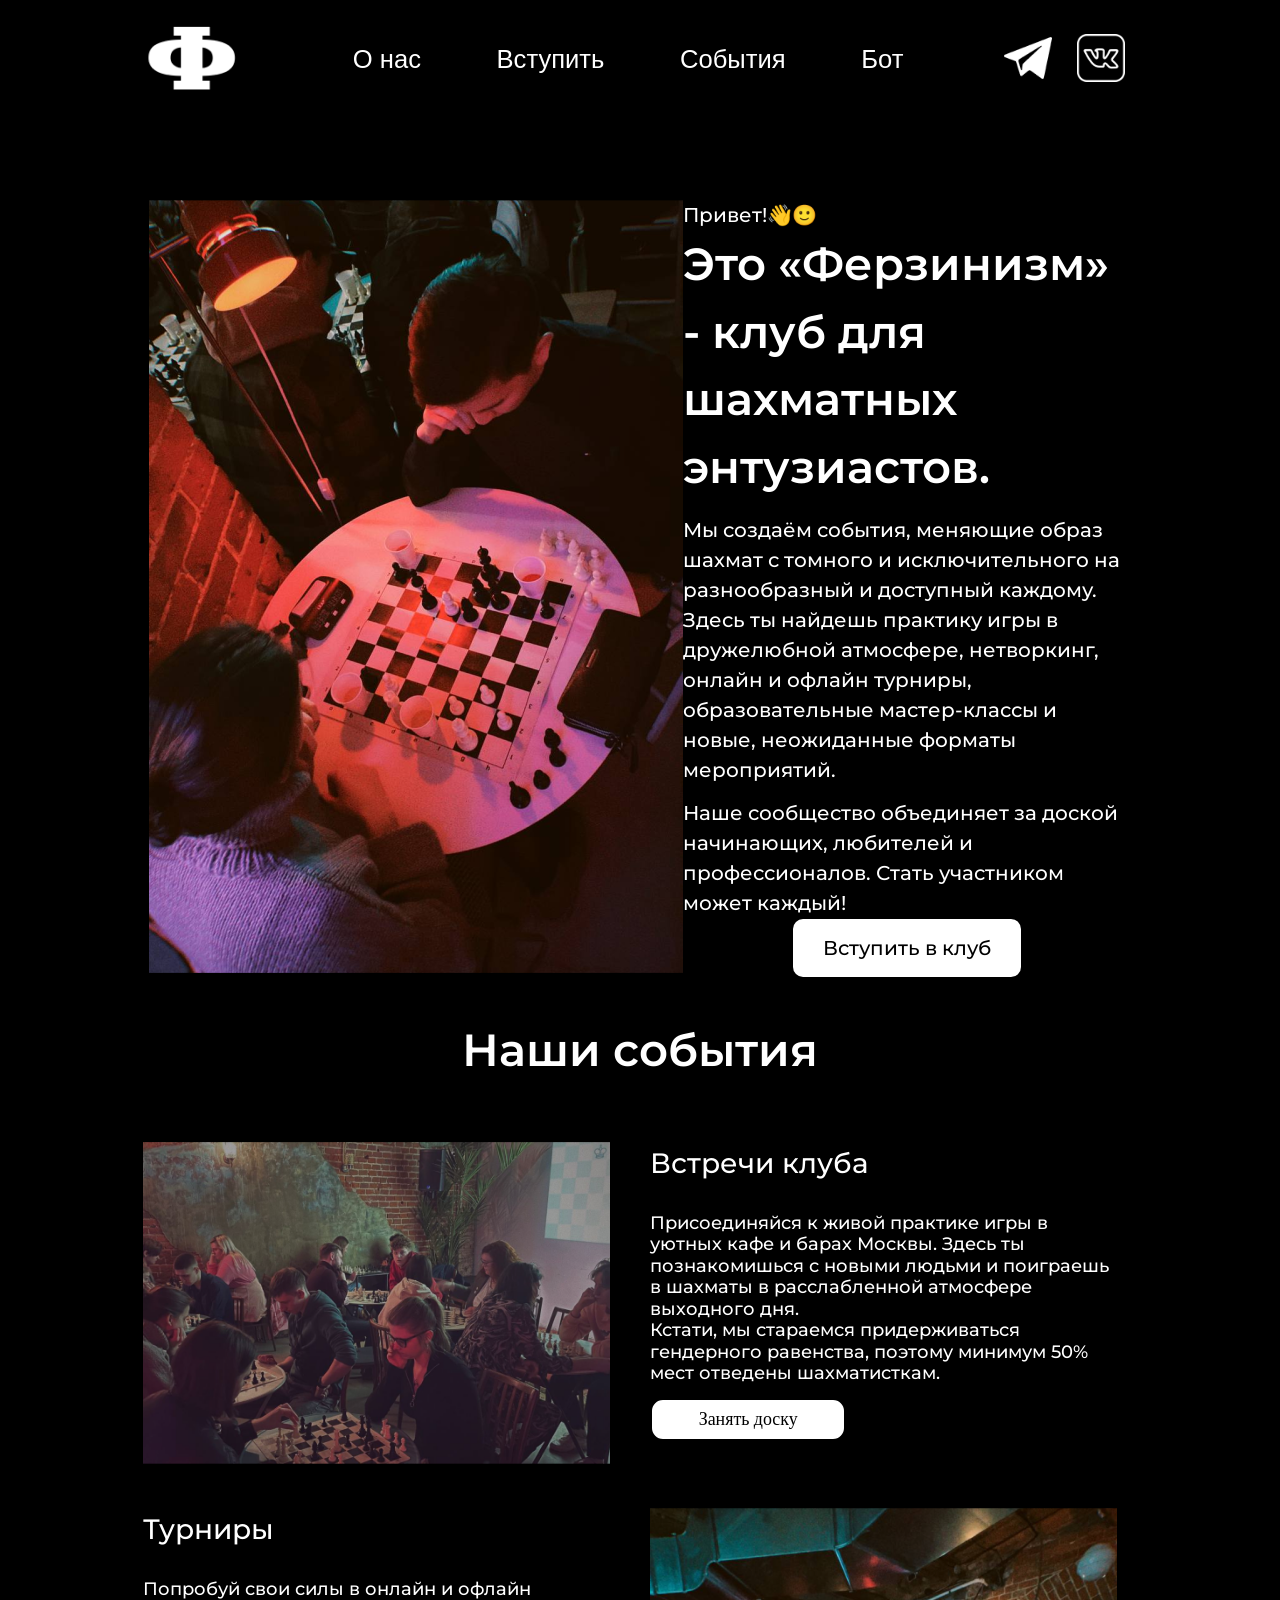
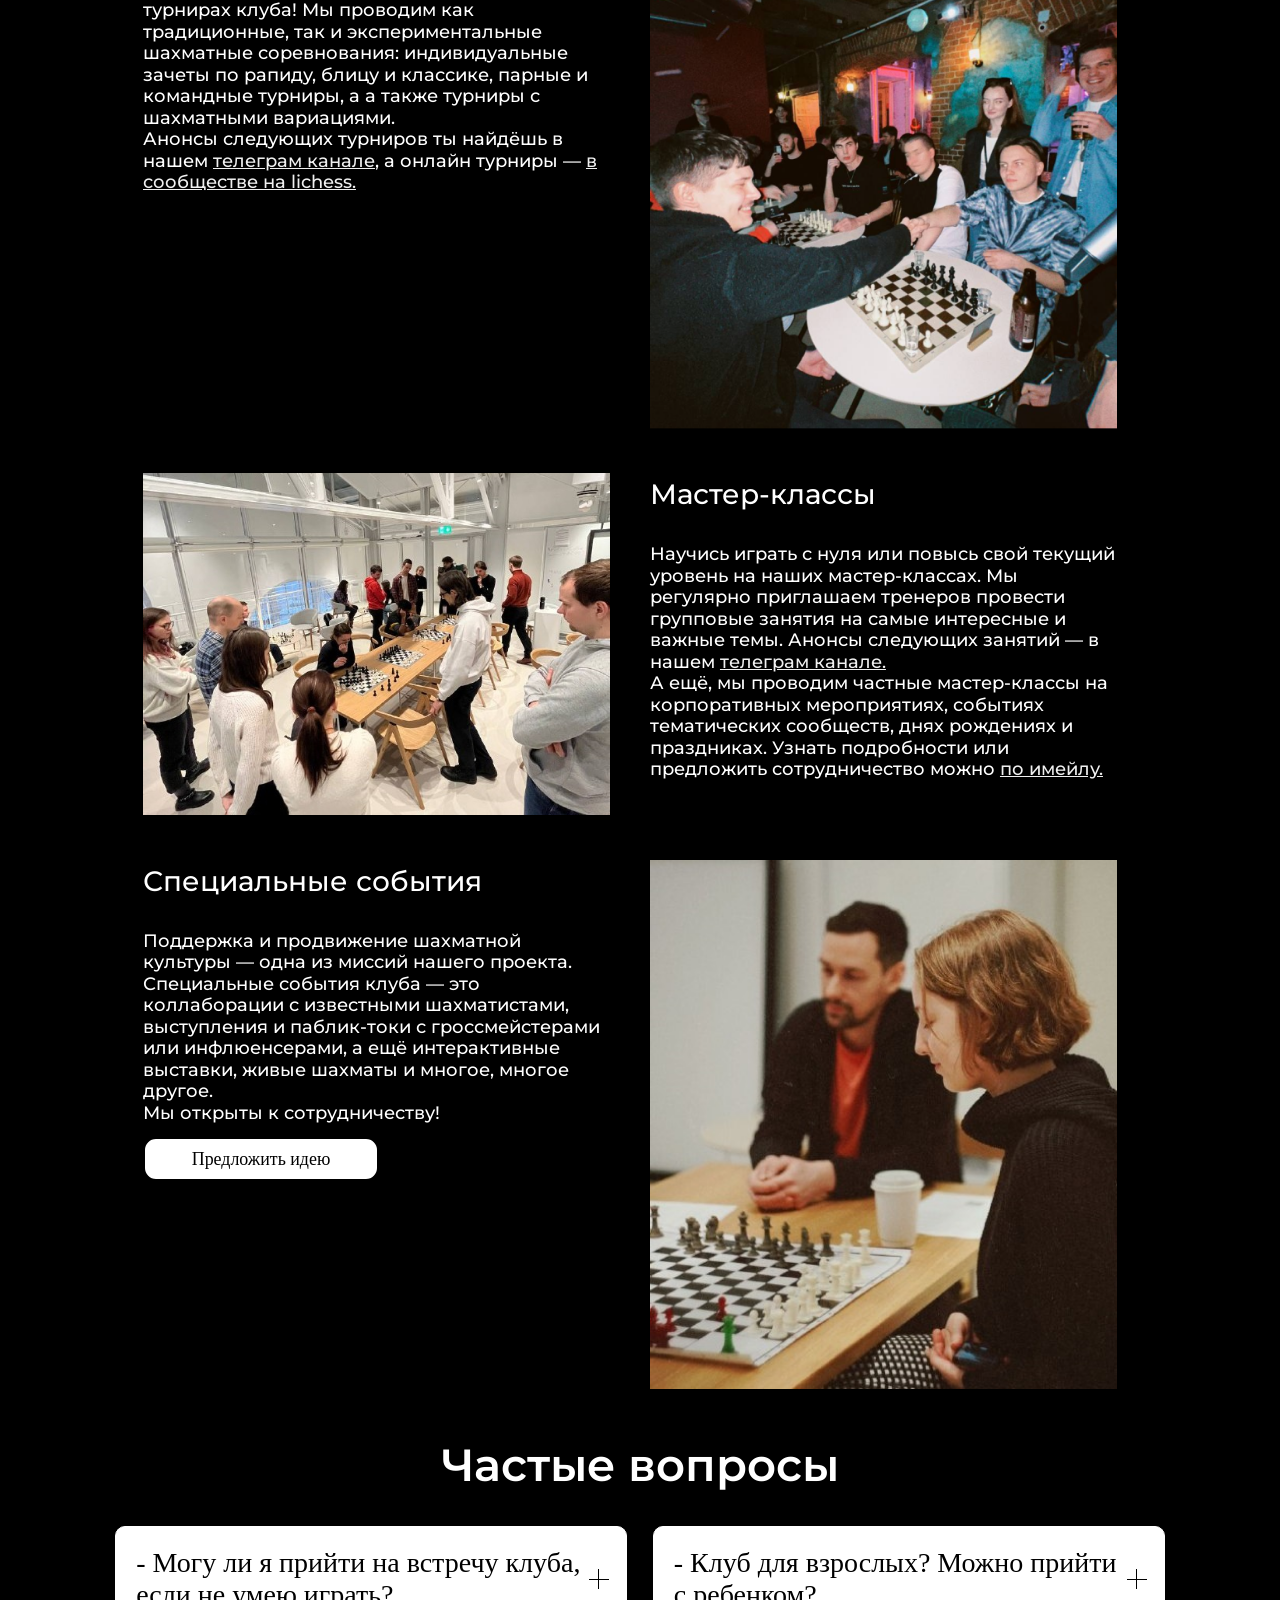
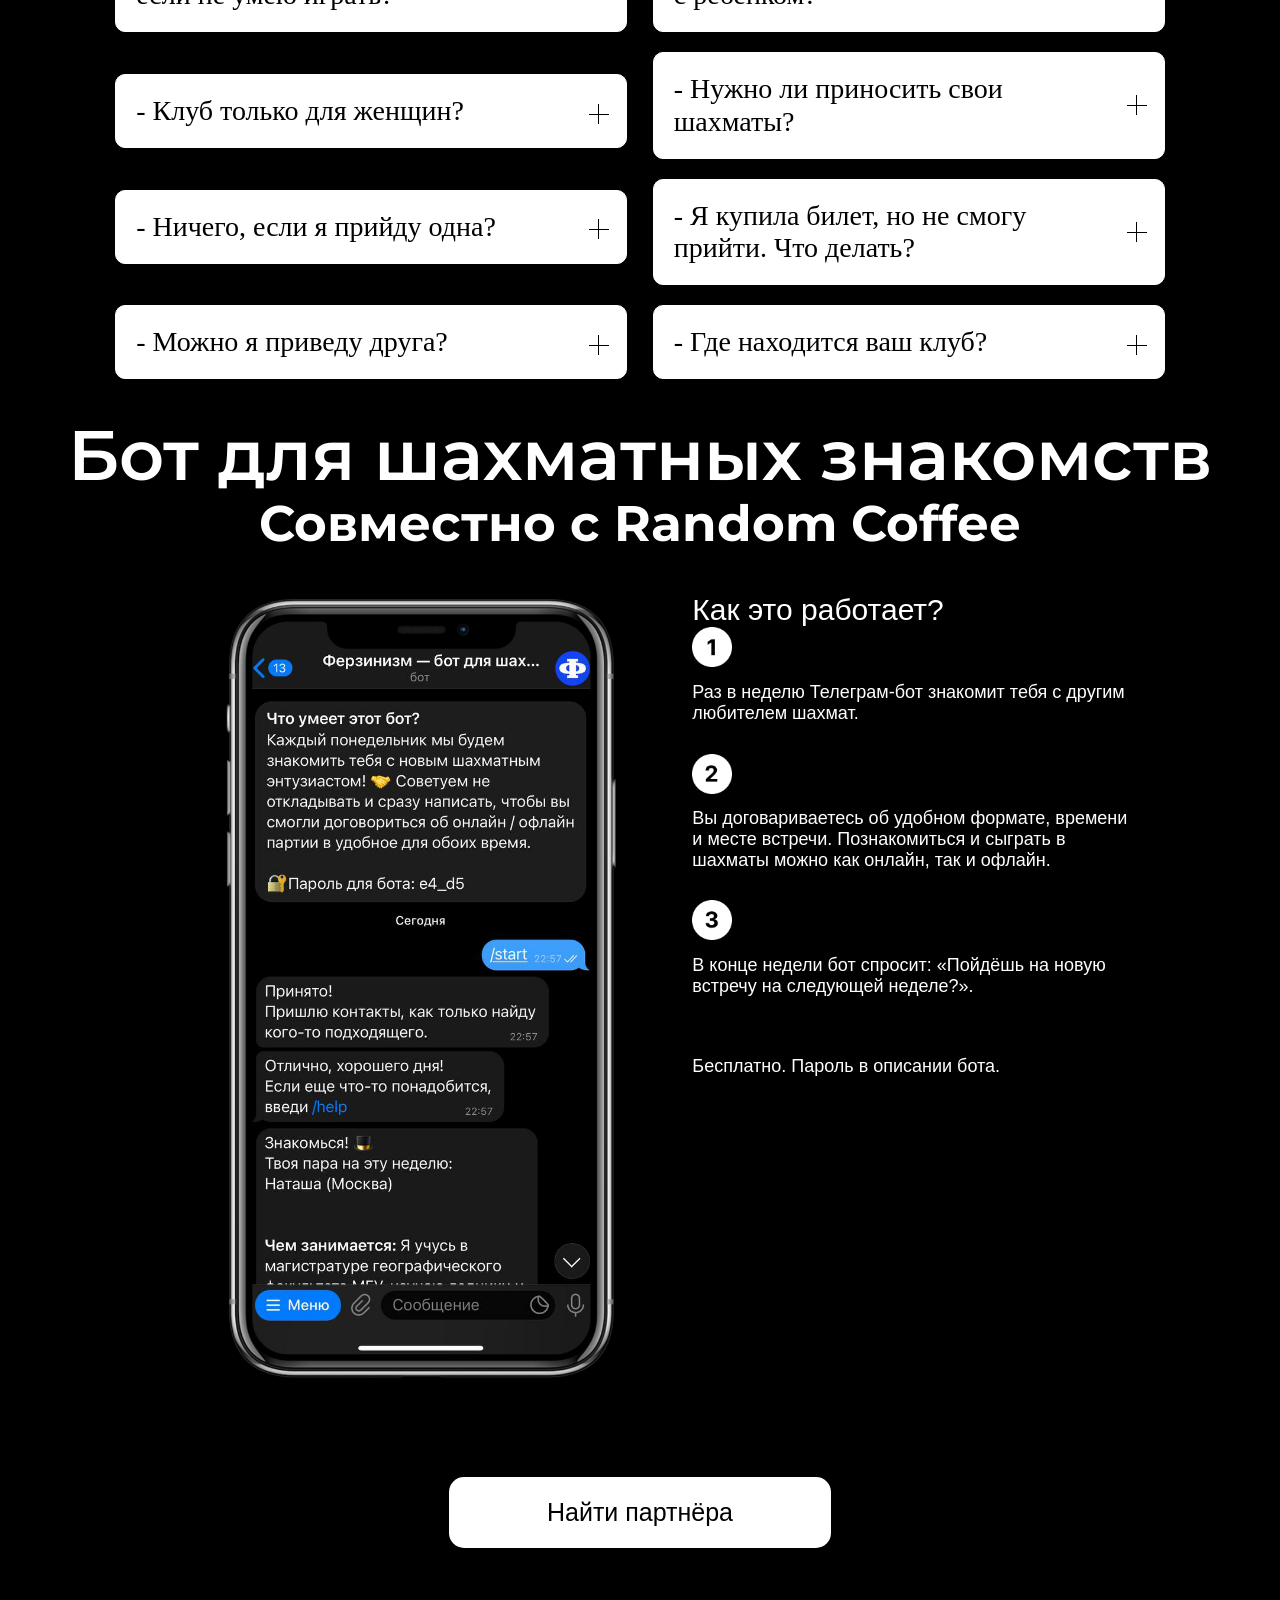
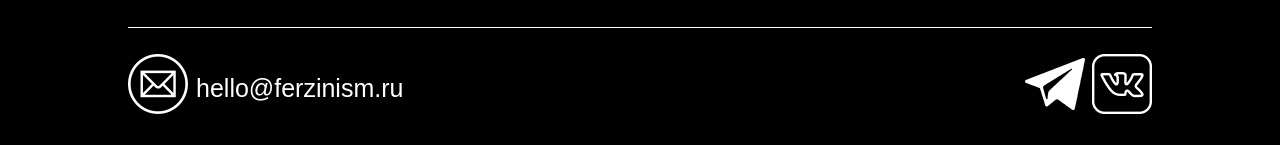
==== index.html @ 809a1ca9 "header" ====
<!DOCTYPE html>
<html lang="ru">

<head>
    <meta charset="UTF-8">
    <meta http-equiv="X-UA-Compatible" content="IE=edge">
    <meta name="viewport" content="width=device-width, initial-scale=1.0">
    <link rel="stylesheet" href="./style/normalize.css">
    <link rel="shortcut icon" href="./assets/img/logo.png" type="image/x-icon">
    <link rel="stylesheet" href="./style/index.css">
    <link href="https://fonts.googleapis.com/css2?family=Montserrat:wght@400;500;600&display=swap" rel="stylesheet">
    <title>Ферзинизм</title>
</head>

<body>
    <header class="header">
        <div class="header__top">
            <div class="header__wrap" id="wrap">
                <a class="logo" id="logo" href="#">
                    <img class="logo__img" src="./assets/img/logo.png" alt="logo">
                </a>
                <nav class="menu">
                    <ul class="menu__list" id="menu">
                        <li class="menu__item"><a class="menu__link" href="#title">О нас</a><img class="menu__arrow"
                                src="./assets/img/i-arrow.svg" alt="arrow"></li>
                        <li class="menu__item"><a class="menu__link" href="#join">Вступить</a><img class="menu__arrow"
                                src="./assets/img/i-arrow.svg" alt="arrow"></li>
                        <li class="menu__item"><a class="menu__link" href="#event">События</a><img class="menu__arrow"
                                src="./assets/img/i-arrow.svg" alt="arrow"></li>
                        <li class="menu__item"><a class="menu__link" href="#bot">Бот</a><img class="menu__arrow"
                                src="./assets/img/i-arrow.svg" alt="arrow"></li>
                        <li class="menu__item-social">
                            <a class="menu__link" href="https://t.me/ferzinism" target="_blank"><img
                                    class="header__icon" src="./assets/img/telegram-icon.png" alt="telegram icon"></a>
                            <a class="menu__link" href="https://vk.com/ferzinism" target="_blank"><img
                                    class="header__icon" src="./assets/img/vk-icon.png" alt="vk icon"></a>
                        </li>
                    </ul>
                </nav>
                <div class="header__social">
                    <a class="header__icon-link" href="https://t.me/ferzinism" target="_blank"><img class="header__icon"
                            src="./assets/img/telegram-icon.png" alt="telegram icon"></a>
                    <a class="header__icon-link" href="https://vk.com/ferzinism" target="_blank"><img
                            class="header__icon" src="./assets/img/vk-icon.png" alt="vk icon"></a>
                </div>
                <div class="hamb">
                    <div class="hamb__field" id="hamb">
                        <span class="bar"></span>
                        <span class="bar"></span>
                        <span class="bar"></span>
                    </div>
                </div>
            </div>
        </div>
        <div class="popup" id="popup"></div>
        <div class="container-box">
            <div class="header-title__box">
                <div class="header-title__img">
                    <img class="img" src="./assets/img/2022-04-0713.472.png" alt="club">
                </div>
                <div class="header-title__anchor"><a name="title"></a></div>
                <div class="header-title__text">
                    <div class="header-title__title">
                        <h3 class="header-subtitle">Привет!👋🙂</h3>
                        <h2 class="header-title-tit">Это «Ферзинизм» - клуб для шахматных энтузиастов.</h2>
                    </div>
                    <div class="header-title__blok">
                        <p class="header-title__txt">Мы создаём события, меняющие образ шахмат с томного и
                            исключительного
                            на разнообразный и
                            доступный каждому. Здесь ты найдешь практику игры в дружелюбной атмосфере, нетворкинг,
                            онлайн и
                            офлайн турниры, образовательные мастер-классы и новые, неожиданные форматы мероприятий.</p>
                        <p class="header__modal-window"><a name="join"></a></p>
                        <p class="header-title__txt">Наше сообщество объединяет за доской начинающих, любителей и
                            профессионалов. Стать участником
                            может каждый!</p>
                    </div>
                    <div class="modal-window">
                        <input type="checkbox" class="modal-trigger" id="modal-window">
                        <label class="modal-overlay" for="modal-window"></label>
                        <label class="btn-modal" for="modal-window">
                            Вступить в клуб
                        </label>
                        <div class="modal-container">
                            <div class="modal-content">
                                <div class="modal-content-body">
                                    <form class="header__form" action="./mail.php" method="post">
                                        <label class="label-text">Full Name
                                            <input name="name" id="name" type="text" required />
                                        </label>
                                        <label class="label-text">Email
                                            <input type="email" name="email" id="email" required />
                                        </label>
                                        <label class="label-text">
                                            Phone Number
                                            <input type="tel" name="phone" id="phone" required />
                                        </label>
                                        <button type="submit" value="Submit">Отправить</button>
                                    </form>
                                </div>
                            </div>
                        </div>
                    </div>
                </div>
            </div>
        </div>
    </header>
    <main class="main">
        <div class="main__event-anchor"><a name="event"></a></div>
        <div class="event">
            <div class="event__container">
                <div class="title__row">
                    <div class="title__row-title">Наши события</div>
                </div>
                <div class="event1__row">
                    <div class="event1__column1">
                        <div class="event__image">
                            <img class="event1__image" src="./assets/img/2022-04-07_14.26_1.png" width="100%"
                                height="100%" alt="club games">
                        </div>
                    </div>
                    <div class="event1__body">
                        <div class="event1__title">Встречи клуба</div>
                        <div class="event1__text">
                            <p>Присоединяйся к живой практике игры в уютных кафе и барах Москвы. Здесь ты познакомишься
                                с новыми людьми и поиграешь в шахматы в расслабленной атмосфере выходного дня. </p>
                            <p>Кстати, мы стараемся придерживаться гендерного равенства, поэтому минимум 50% мест
                                отведены шахматисткам.</p>
                        </div>
                        <button class="event1__btn">
                            <a class="event1__link" href="https://ferzinism.timepad.ru/event/1970842/">Занять доску</a>
                        </button>
                    </div>
                </div>
                <div class="event2__row">
                    <div class="event2__body">
                        <div class="event2__title">Турниры</div>
                        <div class="event2__text">
                            <p>Попробуй свои силы в онлайн и офлайн турнирах клуба! Мы проводим как традиционные, так и
                                экспериментальные шахматные соревнования: индивидуальные зачеты по рапиду, блицу и
                                классике, парные и командные турниры, а а также турниры с шахматными вариациями.</p>
                            <p>Анонсы следующих турниров ты найдёшь в нашем <a class="event__link"
                                    href="https://telegram.me/ferzinism">телеграм канале</a>, а онлайн турниры — <a
                                    class="event__link" href="https://lichess.org/team/ferzinism">в сообществе на
                                    lichess.</a></p>
                        </div>
                    </div>
                    <div class="event2__column1">
                        <div class="event2__image">
                            <img src="./assets/img/2022-04-07_14.25_1.png" width="100%" height="100%"
                                alt="chess tournament">
                        </div>
                    </div>
                </div>
                <div class="event1__row">
                    <div class="event1__column1">
                        <div class="event1__image">
                            <img src="./assets/img/Events_pic7.jpeg" width="100%" height="100%" alt="master-class">
                        </div>
                    </div>
                    <div class="event1__body">
                        <div class="event1__title">Мастер-классы</div>
                        <div class="event1__text">
                            <p>Научись играть с нуля или повысь свой текущий уровень на наших мастер-классах. Мы
                                регулярно приглашаем тренеров провести групповые занятия на самые интересные и важные
                                темы. Анонсы следующих занятий — в нашем <a class="event__link"
                                    href="https://telegram.me/ferzinism">телеграм канале.</a></p>
                            <p>А ещё, мы проводим частные мастер-классы на корпоративных мероприятиях, событиях
                                тематических сообществ, днях рождениях и праздниках. Узнать подробности или предложить
                                сотрудничество можно <a class="event__link" href="mailto:hello@ferzinism.ru">по
                                    имейлу.</a></p>
                        </div>
                    </div>
                </div>
                <div class="event2__row">
                    <div class="event2__body">
                        <div class="event2__title">Специальные события</div>
                        <div class="event2__text">
                            <p>Поддержка и продвижение шахматной культуры — одна из миссий нашего проекта. Специальные
                                события клуба — это коллаборации с известными шахматистами, выступления и паблик-токи с
                                гроссмейстерами или инфлюенсерами, а ещё интерактивные выставки, живые шахматы и многое,
                                многое другое. </p>
                            <p>Мы открыты к сотрудничеству!</p>
                        </div>
                        <button class="event1__btn">
                            <a class="event1__link" href="mailto:hello@ferzinism.ru">Предложить идею</a>
                        </button>
                    </div>
                    <div class="event2__column1">
                        <div class="event2__image">
                            <img src="/assets/img/Events_pic9.jpg" width="100%" height="100%" alt="special events">
                        </div>
                    </div>
                </div>
            </div>
        </div>
        <div class="questions__container">
            <div class="questions__title">Частые вопросы</div>
            <div class="questions__cards">
                <div class="questions__cards-flex1">
                    <div class="questions__card card-1">
                        <div class="rotate">
                            <div class="rotate__text">
                                <p>- Могу ли я прийти на встречу клуба, если не умею играть?</p>
                            </div>
                            <div class="text">
                                <div class="text__container">
                                    <p>Можете, но, как правило, участники встреч уже знают все
                                        базовые
                                        правила игры. Для
                                        тех, кто хочет научиться шахматам «с нуля», мы периодически
                                        проводим
                                        групповые
                                        мастер-классы. Подробнее можно узнать в <a href="https://t.me/ferzinism_chat"
                                            target="_blank">чате
                                            клуба</a>.</p>
                                </div>
                            </div>
                        </div>
                    </div>
                    <div class="questions__card card-2">
                        <div class="rotate">
                            <div class="rotate__text">
                                <p>- Клуб только для женщин?</p>
                            </div>
                            <div class="text">
                                <div class="text__container">
                                    <p>Нет! 😊 Первоначально клуб был женским, но со временем мы
                                        решили
                                        открыть его для
                                        всех желающих. Нам важно поддерживать гендерный баланс на
                                        встречах
                                        клуба,
                                        поэтому минимум 50% мест отведены шахматисткам.</p>
                                </div>
                            </div>
                        </div>
                    </div>
                    <div class="questions__card card-3">
                        <div class="rotate">
                            <div class="rotate__text">
                                <p>- Ничего, если я прийду одна?</p>
                            </div>
                            <div class="text">
                                <div class="text__container">
                                    <p>Конечно, ничего! ❤️ Скучать в одиночестве не придётся, у нас
                                        всегда
                                        найдется
                                        партнёр для игры.</p>
                                </div>
                            </div>
                        </div>
                    </div>
                    <div class="questions__card card-4">
                        <div class="rotate">
                            <div class="rotate__text">
                                <p>- Можно я приведу друга?</p>
                            </div>
                            <div class="text">
                                <div class="text__container">
                                    <p>Нужно! Только не забудьте взять для него билет, так как
                                        количество
                                        мест на
                                        мероприятиях ограничено. Каждая доска на счету. 😉</p>
                                </div>
                            </div>
                        </div>
                    </div>
                </div>
                <div class="questions__cards-flex2">
                    <div class="questions__card card-5">
                        <div class="rotate">
                            <div class="rotate__text">
                                <p>- Клуб для взрослых? Можно прийти с ребенком?</p>
                            </div>
                            <div class="text">
                                <div class="text__container">
                                    <p>В целом, да, аудитория клуба совершеннолетняя. Однако, мы не
                                        против,
                                        если вы
                                        захотите привести своего ребенка. Билеты в таком случае
                                        нужно брать
                                        для всех
                                        участников мероприятия.</p>
                                </div>
                            </div>
                        </div>
                    </div>
                    <div class="questions__card card-6">
                        <div class="rotate">
                            <div class="rotate__text">
                                <p>- Нужно ли приносить свои шахматы?</p>
                            </div>
                            <div class="text">
                                <div class="text__container">
                                    <p>Мы всё подготовим, брать собственные шахматы не обязательно!
                                    </p>
                                </div>
                            </div>
                        </div>
                    </div>
                    <div class="questions__card card-7">
                        <div class="rotate">
                            <div class="rotate__text">
                                <p>- Я купила билет, но не смогу прийти. Что делать?</p>
                            </div>
                            <div class="text">
                                <div class="text__container">
                                    <p>Пожалуйста, имейте в виду, что мы не возвращаем билеты при
                                        отмене за
                                        менее чем 48
                                        часов до начала мероприятия. Просим рассчитывать своё время
                                        и силы,
                                        и наши.
                                        В любом другом случае — напишите на имейл<a href="mailto:hello@ferzinism.ru"
                                            target="_blank">
                                            hello@ferzinism.ru</a> или в
                                        <a href=" https://t.me/ferzinism_chat" target="_blank">чате
                                            клуба</a>.</p>
                                </div>
                            </div>
                        </div>
                    </div>
                    <div class=" questions__card card-8">
                        <div class="rotate">
                            <div class="rotate__text">
                                <p>- Где находится ваш клуб?</p>
                            </div>
                            <div class="text">
                                <div class="text__container">
                                    <p>Мы организуем мероприятия в разных кафе и барах Москвы. Адрес
                                        конкретного события
                                        будет указан в анонсе и на билете.</p>
                                </div>
                            </div>
                        </div>
                    </div>
                </div>
            </div>
        </div>
        <div class="main__bot-anchor"><a name="bot"></a></div>
        <div class="bot">
            <div class="bot__container">
                <h2 class="bot__title">Бот для шахматных знакомств</h2>
                <h3 class="bot__subtitle">Совместно с Random Coffee</h3>
                <div class="bot__grid-wrapper">
                    <img class="bot__img" src="./assets/img/phone.png" alt="smartphone">
                    <div class="bot__text-container">
                        <p class="bot__text-heading">Как это работает?</p>
                        <div><img class="bot__number" src="./assets/img/one.png" alt="one">
                            <p class="bot__text">
                                Раз в неделю Телеграм-бот знакомит тебя
                                с другим
                                любителем
                                шахмат.
                            </p>
                        </div>
                        <div><img class="bot__number" src="./assets/img/two.png" alt="two">
                            <p class="bot__text">
                                Вы договариваетесь об удобном формате,
                                времени и месте
                                встречи. Познакомиться и сыграть в
                                шахматы можно как онлайн, так и офлайн.
                            </p>
                        </div>
                        <div><img class="bot__number" src="./assets/img/three.png" alt="three">
                            <p class="bot__text">
                                В конце недели бот спросит: «Пойдёшь на
                                новую встречу на
                                следующей неделе?».
                            </p>
                        </div>
                        <p class="bot__text" id="text-hidden">Бесплатно. Пароль в описании бота.
                        </p>
                    </div>
                </div>
                <div class="bot__button"><a class="bot__btn" href="http://t.me/ferzinism_bot">
                        Найти партнёра
                    </a></div>
            </div>
        </div>
    </main>
    <footer class="footer">
        <div class="footer__wrapper">
            <div class="footer__mail">
                <img class="footer__pic" src="./assets/img/email-icon.png" alt="mail icon">
                <a class="footer__email" href="mailto:hello@ferzinism.ru">hello@ferzinism.ru</a>
            </div>
            <div class="footer__social">
                <a class="footer__link footer__link-1" href="https://t.me/ferzinism_chat"><img class="footer__pic"
                        src="./assets/img/telegram-icon.png" alt="telegram icon"></a>
                <a class="footer__link" href="https://vk.com/ferzinism"> <img class="footer__pic"
                        src="./assets/img/vk-icon.png" alt="vk icon"></a>
            </div>
        </div>
    </footer>
</body>
<script src="./style/script.js"></script>

</html>
---- style/index.css ----
@charset "UTF-8";
* {
  padding: 0;
  margin: 0;
  -webkit-box-sizing: border-box;
          box-sizing: border-box;
}

.header__top {
  position: fixed;
  z-index: 1;
  left: 0;
  top: 0;
  width: 100%;
  height: 120px;
  background-color: #000000;
}

.header__wrap {
  display: -webkit-box;
  display: -ms-flexbox;
  display: flex;
  -webkit-box-pack: justify;
      -ms-flex-pack: justify;
          justify-content: space-between;
  -webkit-box-align: center;
      -ms-flex-align: center;
          align-items: center;
  height: 100%;
  margin: 0 10%;
  padding: 0 15px;
}

.header__social {
  display: -webkit-box;
  display: -ms-flexbox;
  display: flex;
  gap: 1vw;
}

.header__icon {
  width: 80%;
}

.logo__img {
  max-width: 100%;
  width: 90%;
}

.menu {
  width: 60%;
}

.menu__list {
  display: -webkit-box;
  display: -ms-flexbox;
  display: flex;
  -ms-flex-pack: distribute;
      justify-content: space-around;
  gap: 5%;
  padding: 0;
}

.menu__item {
  list-style: none;
}

.menu__link {
  text-decoration: none;
  color: white;
  font-family: 'Montserrat', sans-serif;
  font-weight: 400;
  font-size: 2vw;
  white-space: nowrap;
  -webkit-transition: all .6s;
  transition: all .6s;
}

.menu__link:hover {
  color: #f64b35;
  -webkit-transition: 1s;
  transition: 1s;
}

.menu__item-social {
  display: none;
}

.menu__arrow {
  display: none;
}

.hamb {
  display: none;
}

.popup {
  display: none;
}

@media (max-width: 875px) {
  .header__top {
    height: 60px;
  }
  .header__wrap {
    -webkit-box-align: center;
        -ms-flex-align: center;
            align-items: center;
  }
  .header__social {
    display: none;
  }
  .menu {
    display: none;
  }
  .menu__list {
    display: -webkit-box;
    display: -ms-flexbox;
    display: flex;
    -webkit-box-orient: vertical;
    -webkit-box-direction: normal;
        -ms-flex-direction: column;
            flex-direction: column;
    -webkit-box-pack: start;
        -ms-flex-pack: start;
            justify-content: flex-start;
    margin: 0 10%;
    padding-top: 10%;
    width: 100%;
  }
  .menu__item {
    border-bottom: 0.5px white solid;
    padding-bottom: 1px;
    display: -webkit-box;
    display: -ms-flexbox;
    display: flex;
    -webkit-box-pack: justify;
        -ms-flex-pack: justify;
            justify-content: space-between;
  }
  .menu__item-social {
    display: -webkit-box;
    display: -ms-flexbox;
    display: flex;
    -webkit-box-align: center;
        -ms-flex-align: center;
            align-items: center;
    gap: 19px;
    padding-top: 5%;
  }
  .menu__link {
    text-decoration: none;
    color: white;
    font-size: 25px;
  }
  .menu__link:hover {
    color: #f64b35;
    -webkit-transition: .2s;
    transition: .2s;
  }
  .menu__arrow {
    display: block;
  }
  .logo__img {
    max-width: 100%;
    width: 60%;
  }
  .hamb {
    display: -webkit-box;
    display: -ms-flexbox;
    display: flex;
    -webkit-box-align: baseline;
        -ms-flex-align: baseline;
            align-items: baseline;
  }
  .hamb__field {
    padding: 10px;
    cursor: pointer;
  }
  .bar {
    display: block;
    width: 35px;
    height: 2px;
    margin: 6px auto;
    background-color: white;
    -webkit-transition: .2s;
    transition: .2s;
  }
  .popup {
    position: fixed;
    top: 60px;
    left: -100%;
    width: 100%;
    height: 100%;
    background-color: #000000;
    z-index: 100;
    display: -webkit-box;
    display: -ms-flexbox;
    display: flex;
    -webkit-transition: .3s;
    transition: .3s;
  }
  .open {
    left: 0;
  }
  .hamb__field.active .bar:nth-child(2) {
    opacity: 0;
  }
  .hamb__field.active .bar:nth-child(1) {
    -webkit-transform: translateY(8px) rotate(45deg);
            transform: translateY(8px) rotate(45deg);
  }
  .hamb__field.active .bar:nth-child(3) {
    -webkit-transform: translateY(-8px) rotate(-45deg);
            transform: translateY(-8px) rotate(-45deg);
  }
  body.noscroll {
    overflow: hidden;
  }
}

@font-face {
  font-family: Montserrat;
  src: url("https://fonts.googleapis.com/css2?family=Montserrat&display=swap");
}

.container-box {
  background-color: black;
  color: white;
}

/*----------------------------------------------------------------------------*/
.header-title__box {
  display: -webkit-box;
  display: -ms-flexbox;
  display: flex;
  -webkit-box-pack: center;
      -ms-flex-pack: center;
          justify-content: center;
  -ms-flex-wrap: wrap;
      flex-wrap: wrap;
  max-width: 1305px;
  padding: 0 15px;
  margin: 0 10%;
  padding-top: 200px;
}

.header-title__box .img {
  width: 100%;
}

.header-title__box .header-title-tit {
  font-family: 'Montserrat';
  font-style: normal;
  font-weight: 600;
  font-size: 45px;
}

.header-title__box .header-title__text {
  display: -webkit-box;
  display: -ms-flexbox;
  display: flex;
  -webkit-box-orient: vertical;
  -webkit-box-direction: normal;
      -ms-flex-direction: column;
          flex-direction: column;
  -ms-flex-pack: distribute;
      justify-content: space-around;
  -webkit-box-align: center;
      -ms-flex-align: center;
          align-items: center;
  width: 45%;
  line-height: 1.5;
}

.header-title__box .header-title__button {
  width: 60%;
  border-radius: 10px;
  padding-top: 5px;
  padding-bottom: 5px;
  font-family: 'Montserrat';
  font-style: normal;
  font-weight: 500;
  font-size: 20px;
}

.header-title__box .header-title__blok {
  display: -webkit-box;
  display: -ms-flexbox;
  display: flex;
  -webkit-box-orient: vertical;
  -webkit-box-direction: normal;
      -ms-flex-direction: column;
          flex-direction: column;
}

.header-title__box .header-subtitle {
  font-family: 'Montserrat';
  font-style: normal;
  font-weight: 500;
  font-size: 20px;
}

.header-title__box .header-title__txt {
  display: -webkit-box;
  display: -ms-flexbox;
  display: flex;
  -webkit-box-align: center;
      -ms-flex-align: center;
          align-items: center;
  font-family: 'Montserrat';
  font-style: normal;
  font-weight: 500;
  font-size: 20px;
  padding-top: 3%;
}

.header-title__box p, .header-title__box h2, .header-title__box h3 {
  margin: 0;
}

@media (max-width: 1252px) and (min-width: 686px) {
  .header-title__box .header-title__box {
    display: -webkit-box;
    display: -ms-flexbox;
    display: flex;
    -webkit-box-pack: center;
        -ms-flex-pack: center;
            justify-content: center;
    -ms-flex-wrap: wrap;
        flex-wrap: wrap;
    max-width: 1305px;
    padding: 0 15px;
    margin: 0 10%;
    padding-top: 200px;
  }
  .header-title__box .header-title__img {
    width: 60vw;
  }
  .header-title__box .header-subtitle {
    text-align: center;
    padding-top: 5%;
  }
  .header-title__box .header-title-tit {
    font-size: 40px;
    width: 80vw;
    text-align: center;
    padding-top: 40px;
  }
  .header-title__box .header-title-tit h2 {
    margin: 0;
  }
  .header-title__box .header-title__txt {
    margin-bottom: 0px;
    padding: 20px;
    width: 80vw;
    text-align: center;
  }
}

@media (max-width: 685px) and (min-width: 300px) {
  .header-title__box .header-title__img {
    width: 80vw;
  }
  .header-title__box .header-subtitle {
    text-align: center;
    padding-top: 5%;
  }
  .header-title__box .header-title-tit {
    font-size: 30px;
    width: 80vw;
    text-align: center;
    padding-top: 30px;
  }
  .header-title__box .header-title-tit h2 {
    margin: 0;
  }
  .header-title__box .header-title__txt {
    margin-bottom: 0px;
    padding: 20px;
    width: 80vw;
    text-align: center;
  }
}

.header-title__box .modal-window {
  display: inline-block;
}

.header-title__box .modal-window > .modal-trigger {
  display: none;
}

.header-title__box .modal-window > .modal-trigger ~ .modal-overlay {
  top: 0;
  left: 0;
  opacity: 0;
  width: 100%;
  height: 100%;
  z-index: 100;
  position: fixed;
  visibility: hidden;
  -webkit-transition: opacity 0.3s;
  transition: opacity 0.3s;
  background-color: rgba(255, 255, 255, 0.96);
}

.header-title__box .modal-window > .modal-trigger ~ .modal-container {
  top: 50%;
  left: 50%;
  opacity: 0;
  z-index: 110;
  position: fixed;
  visibility: hidden;
  -webkit-transition: opacity 0.3s;
  transition: opacity 0.3s;
  -webkit-transform: translate(-50%, -50%);
          transform: translate(-50%, -50%);
}

.header-title__box .modal-window > .modal-trigger:checked ~ .modal-overlay,
.header-title__box .modal-window > .modal-trigger:checked ~ .modal-container {
  opacity: 1;
  visibility: visible;
}

.header-title__box .btn-modal {
  color: black;
  cursor: pointer;
  line-height: 3rem;
  padding: 5px 30px;
  background-color: white;
  border-radius: 10px;
  font-family: 'Montserrat';
  font-style: normal;
  font-weight: 500;
  font-size: 20px;
}

.header-title__box .btn-modal:hover {
  background-color: #979797;
}

.header-title__box .modal-content .modal-content-header,
.header-title__box .modal-content .modal-content-body {
  padding: 1rem 2rem;
}

.header-title__box .modal-content .modal-content-footer {
  display: -webkit-box;
  display: -ms-flexbox;
  display: flex;
  -webkit-box-align: center;
      -ms-flex-align: center;
          align-items: center;
  -webkit-box-pack: center;
      -ms-flex-pack: center;
          justify-content: center;
}

.header-title__box .modal-content .modal-content-footer .item {
  -webkit-box-flex: 1;
      -ms-flex: 1;
          flex: 1;
  padding: 1rem;
  text-align: center;
}

.header-title__box .modal-content .modal-content-footer .item.action {
  cursor: pointer;
}

.header-title__box .header__form {
  display: -webkit-box;
  display: -ms-flexbox;
  display: flex;
  -webkit-box-orient: vertical;
  -webkit-box-direction: normal;
      -ms-flex-direction: column;
          flex-direction: column;
  -webkit-box-align: center;
      -ms-flex-align: center;
          align-items: center;
  text-align: center;
}

.header-title__box label {
  display: block;
  padding-top: 30px;
  color: black;
}

.header-title__box label .label-text {
  cursor: text;
  font-size: 15px;
  text-transform: uppercase;
  -webkit-transform: translateY(-34px);
  transform: translateY(-34px);
  -webkit-transition: all 0.3s;
  transition: all 0.3s;
}

.header-title__box label input:focus + .label-text {
  color: #F0F0F0;
  font-size: 13px;
  margin-top: 10px;
  -webkit-transform: translateY(-74px);
  transform: translateY(-74px);
}

.header-title__box label input {
  background-color: transparent;
  border: 0;
  border-bottom: 2px solid #4A4A4A;
  color: black;
  font-size: 20px;
  letter-spacing: 1px;
  outline: 0;
  padding: 5px 20px;
  text-align: center;
  -webkit-transition: all 0.3s;
  transition: all 0.3s;
  width: 200px;
  display: block;
}

.header-title__box label input:focus {
  max-width: 100%;
  width: 400px;
}

.header-title__box label input:valid + .label-text {
  font-size: 13px;
  -webkit-transform: translateY(-74px);
  transform: translateY(-74px);
}

.header-title__box button {
  background: transparent;
  color: black;
  border: 2px solid black;
  border-radius: 10px;
  font-size: 15px;
  letter-spacing: 2px;
  padding: 20px 75px;
  text-transform: uppercase;
  cursor: pointer;
  display: inline-block;
  margin: 15px 30px;
  -webkit-transition: all 0.4s;
  transition: all 0.4s;
}

.header-title__box button:hover,
.header-title__box button:focus {
  background-color: #c5c5c5;
  color: #333333;
}

@media (max-width: 1100px) and (min-width: 686px) {
  .header-title__box .btn-modal {
    margin-top: 40px;
  }
}

@media (max-width: 685px) and (min-width: 300px) {
  .header-title__box .btn-modal {
    margin-top: 40px;
  }
}

@media (max-width: 495px) {
  .header-title__box .btn-modal {
    font-size: 20px;
    line-height: normal;
  }
}

/* блок События*/
.event {
  background-color: #000000;
}

.event__container {
  max-width: 1305px;
  padding: 0 15px;
  margin: 0 10%;
  overflow: hidden;
}

.title__row {
  display: -webkit-box;
  display: -ms-flexbox;
  display: flex;
  -webkit-box-pack: center;
      -ms-flex-pack: center;
          justify-content: center;
  margin: 5% 0% 5% 0%;
}

.title__row-title {
  font-family: 'Montserrat';
  font-style: normal;
  font-weight: 600;
  font-size: 45px;
  line-height: 1em;
  color: #FFFFFF;
}

.event__link {
  color: #F0F0F0;
}

.event1 {
  background-color: black;
}

.event1__row {
  display: -webkit-box;
  display: -ms-flexbox;
  display: flex;
  -webkit-box-pack: justify;
      -ms-flex-pack: justify;
          justify-content: space-between;
  -ms-flex-wrap: wrap;
      flex-wrap: wrap;
}

.event1__column1 {
  width: 47%;
  margin: 2% 2% 2% 0%;
}

.event1__body {
  width: 47%;
  margin: 2% 2% 2% 0%;
}

.event1__image {
  max-width: 100%;
  max-height: 100%;
  -o-object-fit: cover;
     object-fit: cover;
}

.event1__title {
  font-family: 'Montserrat';
  font-style: normal;
  font-weight: 500;
  font-size: 2.2vw;
  line-height: 1.5em;
  color: #FFFFFF;
}

.event1__text {
  font-family: 'Montserrat';
  font-style: normal;
  font-weight: 500;
  font-size: 1.4vw;
  line-height: 1.2em;
  color: #FFFFFF;
  padding-top: 6%;
  text-align: left;
}

.event1__text p:last-child {
  margin-bottom: 0%;
}

.event1__btn {
  margin: 3% 0%;
  text-align: center;
  background-color: white;
  border: 2px solid black;
  border-radius: 13px;
  padding: 2% 10%;
  display: inline-block;
  font-size: 1.4vw;
}

.event1__btn:hover {
  background-color: #979797;
}

.event1__link {
  color: #000000;
  text-decoration: none;
}

.event2__row {
  display: -webkit-box;
  display: -ms-flexbox;
  display: flex;
  -webkit-box-pack: justify;
      -ms-flex-pack: justify;
          justify-content: space-between;
  -ms-flex-wrap: wrap;
      flex-wrap: wrap;
}

.event2__column1 {
  width: 47%;
  margin: 2% 2% 2% 0%;
}

.event2__body {
  width: 47%;
  margin: 2% 2% 2% 0%;
}

.event2__image {
  max-width: 100%;
  max-height: 100%;
  -o-object-fit: cover;
     object-fit: cover;
}

.event2__title {
  font-family: 'Montserrat';
  font-style: normal;
  font-weight: 500;
  font-size: 2.2vw;
  line-height: 1.5em;
  color: #FFFFFF;
}

.event2__text {
  font-family: 'Montserrat';
  font-style: normal;
  font-weight: 500;
  font-size: 1.4vw;
  line-height: 1.2em;
  color: #FFFFFF;
  padding-top: 6%;
  text-align: left;
}

.event2__text p:last-child {
  margin-bottom: 0%;
}

@media screen and (max-width: 768px) {
  .event1__row {
    display: -webkit-box;
    display: -ms-flexbox;
    display: flex;
    -webkit-box-orient: vertical;
    -webkit-box-direction: normal;
        -ms-flex-direction: column;
            flex-direction: column;
    -ms-flex-wrap: nowrap;
        flex-wrap: nowrap;
    margin: 0px auto;
    width: 210%;
  }
  .event2__row {
    display: -webkit-box;
    display: -ms-flexbox;
    display: flex;
    -webkit-box-orient: vertical;
    -webkit-box-direction: reverse;
        -ms-flex-direction: column-reverse;
            flex-direction: column-reverse;
    -ms-flex-wrap: nowrap;
        flex-wrap: nowrap;
    margin: 0px auto;
    width: 210%;
  }
  .event__container {
    max-width: 600px;
    padding: 0px 15px;
    margin: 0 10%;
    overflow: hidden;
    justify-items: center;
  }
  .event1__text, .event2__text, .event1__btn {
    font-size: 15px;
  }
  .event1__title, .event2__title {
    font-size: 20px;
    text-align: center;
  }
  .title__row-title {
    font-size: 27px;
  }
}

@media screen and (min-width: 2160px) and (max-width: 2560px) {
  .event__container {
    max-width: 80%;
    margin: 0 auto;
  }
}

.questions__cards-flex1,
.questions__cards-flex2 {
  display: -webkit-box;
  display: -ms-flexbox;
  display: flex;
  -webkit-box-pack: justify;
      -ms-flex-pack: justify;
          justify-content: space-between;
  -webkit-box-orient: vertical;
  -webkit-box-direction: normal;
      -ms-flex-direction: column;
          flex-direction: column;
  -ms-flex-preferred-size: 40%;
      flex-basis: 40%;
}

.card-2 .rotate .text .text__container > p {
  font-size: 14px !important;
}

@media screen and (min-width: 481px) and (max-width: 1200px) {
  .card-2 .rotate .text .text__container > p {
    font-size: 13px !important;
  }
}

@media screen and (max-width: 480px) {
  .card-2 .rotate .text .text__container > p {
    font-size: 12px !important;
  }
}

.rotate__text,
.text {
  color: black;
  background: white;
  border: 1px solid white;
  border-radius: 10px;
  -webkit-backface-visibility: hidden;
          backface-visibility: hidden;
  position: relative;
}

.rotate__text > p,
.text > p {
  width: 95%;
}

.rotate__text > p::after,
.text > p::after {
  content: "";
  display: block;
  position: absolute;
  right: calc(10% / 3);
  top: calc(80% / 2);
  width: 20px;
  height: 20px;
  background-image: url(../assets/img/plus.png);
  background-position: center;
  background-repeat: no-repeat;
}

.questions__container {
  background-color: black;
  color: white;
  margin: 0 auto;
  padding: 2% 0;
  font-family: "Montserrat";
  cursor: default;
}

.questions__container .questions__title {
  font-size: 45px;
  font-weight: 600;
  text-align: center;
  padding-bottom: 2%;
}

.questions__container .questions__cards {
  display: -webkit-box;
  display: -ms-flexbox;
  display: flex;
  -webkit-box-pack: center;
      -ms-flex-pack: center;
          justify-content: center;
  -ms-flex-wrap: wrap;
      flex-wrap: wrap;
}

.questions__container .questions__cards a {
  text-decoration: none;
  color: #F64B35;
  cursor: pointer;
}

.questions__container .questions__cards .questions__cards-flex1 {
  margin-right: 2%;
}

@media screen and (max-width: 980px) {
  .questions__container .questions__cards .questions__cards-flex1 {
    margin-right: 0;
  }
  .questions__container .questions__cards .questions__cards-flex1, .questions__container .questions__cards .questions__cards-flex2 {
    -ms-flex-preferred-size: auto;
        flex-basis: auto;
    width: 90%;
  }
}

.questions__container .questions__cards .questions__card {
  width: 100%;
  margin: 10px auto;
  -webkit-perspective: 1000px;
          perspective: 1000px;
}

.questions__container .questions__cards .questions__card:hover .rotate {
  -webkit-transform: rotateX(180deg);
          transform: rotateX(180deg);
}

.questions__container .questions__cards .questions__card:active .rotate {
  -webkit-transform: rotateX(180deg);
          transform: rotateX(180deg);
}

.questions__container .questions__cards .questions__card .rotate {
  position: relative;
  -webkit-transition: 0.5s;
  transition: 0.5s;
  -webkit-transform-style: preserve-3d;
          transform-style: preserve-3d;
}

.questions__container .questions__cards .questions__card .rotate .rotate__text {
  padding: 20px;
  vertical-align: middle;
}

.questions__container .questions__cards .questions__card .rotate .rotate__text > p {
  margin: 0;
  font-size: 28px;
}

.questions__container .questions__cards .questions__card .rotate .text {
  width: 100%;
  height: 100%;
  display: -webkit-box;
  display: -ms-flexbox;
  display: flex;
  -webkit-box-pack: center;
      -ms-flex-pack: center;
          justify-content: center;
  position: absolute;
  top: 0;
  left: 0;
  -webkit-transform: rotateX(180deg);
          transform: rotateX(180deg);
  text-align: center;
  -webkit-box-align: center;
      -ms-flex-align: center;
          align-items: center;
}

.questions__container .questions__cards .questions__card .rotate .text .text__container {
  padding: 10px;
}

.questions__container .questions__cards .questions__card .rotate .text .text__container > p {
  margin: 0;
  font-size: 16px;
}

@media screen and (min-width: 481px) and (max-width: 1200px) {
  .questions__container .questions__cards .questions__card .rotate .text .text__container > p {
    font-size: 15px;
  }
}

@media screen and (max-width: 480px) {
  .questions__container .questions__cards .questions__card .rotate .text .text__container > p {
    font-size: 14px;
  }
}

.footer {
  background-color: black;
  color: white;
  padding-top: 2%;
}

.footer img {
  max-width: 60px;
}

.footer .footer__wrapper {
  font-family: 'Montserrat', sans-serif;
  font-size: 25px;
  border-top: 1px solid white;
  padding: 2% 0;
  margin: 0 10%;
  display: -webkit-box;
  display: -ms-flexbox;
  display: flex;
  -webkit-box-pack: justify;
      -ms-flex-pack: justify;
          justify-content: space-between;
}

.footer .footer__wrapper .footer__mail {
  display: -webkit-box;
  display: -ms-flexbox;
  display: flex;
  height: -webkit-fit-content;
  height: -moz-fit-content;
  height: fit-content;
}

.footer .footer__wrapper .footer__email {
  position: relative;
  top: 20px;
  margin-left: 3%;
  color: white;
  text-decoration: none;
}

.footer .footer__wrapper .footer__email .footer__email:hover {
  cursor: pointer;
}

@media (max-width: 768px) {
  .footer__wrapper img {
    max-width: 45px;
  }
  .footer .footer__wrapper .footer__email {
    font-size: 2.5vw;
    position: relative;
    top: 15px;
    margin-left: 3%;
    color: white;
    text-decoration: none;
  }
}

@media (max-width: 450px) {
  .footer__wrapper img {
    max-width: 30px;
  }
  .footer .footer__wrapper .footer__email {
    font-size: 2.5vw;
    position: relative;
    top: 10px;
    margin-left: 3%;
    color: white;
    text-decoration: none;
  }
}

.container-fluid {
  background-color: black;
  color: white;
  padding-top: 2%;
}

.container-fluid .footer__row {
  border-top: 1px solid white;
  padding: 4% 0;
}

.container-fluid .footer__row .footer__social {
  text-align: right;
  padding: 0;
}

.container-fluid .footer__row .footer__mail {
  padding: 0;
}

.container-fluid .footer__row .footer__mail .footer__email {
  color: white;
  text-decoration: none;
}

.container-fluid .footer__row .footer__mail .footer__email :hover {
  cursor: pointer;
}

.container-fluid .footer__row .footer__link {
  margin-left: 2%;
}

.footer__pic {
  max-width: 50px;
}

.bot {
  background-color: #000000;
  font-family: 'Montserrat', sans-serif;
}

.bot__container {
  max-width: 90%;
  margin: 0 auto;
  color: white;
}

.bot__container .bot__title {
  font-size: 70px;
  text-align: center;
  font-weight: 600;
}

.bot__container .bot__subtitle {
  font-size: 50px;
  text-align: center;
  margin-bottom: 20px;
}

.bot__container .bot__grid-wrapper {
  display: -ms-grid;
  display: grid;
  -ms-grid-columns: auto 1fr;
      grid-template-columns: auto 1fr;
  margin: 0 auto;
  width: 85%;
}

.bot__container .bot__text-container {
  font-size: 18px;
  margin-left: -20px;
  max-width: 700px;
  padding-top: 20px;
}

.bot__container .bot__img {
  max-height: 850px;
}

.bot__container .bot__btn {
  background-color: #ffffff;
  border: none;
  color: black;
  padding: 21px 98px;
  text-align: center;
  text-decoration: none;
  display: inline-block;
  font-size: 25px;
  margin: 4px 2px;
  cursor: pointer;
  border-radius: 15px;
}

.bot__container .bot__button {
  text-align: center;
  padding: 50px 0px;
}

.bot__container .bot__number {
  max-height: 40px;
  margin-bottom: -20px;
}

.bot__container .bot__text-heading {
  font-size: 30px;
}

.bot__container .bot__text {
  margin-bottom: 30px;
  padding-top: 30px;
}

@media screen and (min-width: 768px) and (max-width: 1023px) {
  .bot__container {
    max-width: 100%;
    margin: 0 auto;
  }
  .bot__container .bot__text-container {
    margin-left: -50px;
    margin-right: 30px;
  }
  .bot__container .bot__img {
    margin-left: -40px;
  }
  .bot__container .bot__text-heading {
    font-size: 28px;
  }
  .bot__container .bot__text {
    font-size: 18px;
  }
  .bot__container .bot__number {
    max-height: 30px;
    margin-bottom: -15px;
  }
  .bot__container .bot__title {
    font-size: 50px;
  }
  .bot__container .bot__subtitle {
    font-size: 36px;
  }
  .bot__container .bot__grid-wrapper {
    width: 100%;
  }
}

@media screen and (min-width: 601px) and (max-width: 767px) {
  .bot__container {
    max-width: 100%;
    margin: 0 auto;
  }
  .bot__container .bot__text-container {
    margin-left: -30px;
    margin-right: 30px;
  }
  .bot__container .bot__img {
    margin-left: -40px;
  }
  .bot__container .bot__text-container {
    font-size: 16px;
    margin-left: -50px;
  }
  .bot__container .bot__btn {
    padding: 15px 80px;
    font-size: 20px;
    margin: 4px 2px;
    border-radius: 15px;
  }
  .bot__container .bot__number {
    max-height: 30px;
    margin-bottom: -35px;
  }
  .bot__container .bot__text-heading {
    font-size: 26px;
  }
  .bot__container .bot__text {
    margin-bottom: 10px;
  }
  .bot__container .bot__img {
    max-height: 630px;
  }
  .bot__container .bot__title {
    font-size: 50px;
  }
  .bot__container .bot__subtitle {
    font-size: 36px;
  }
  .bot__container .bot__grid-wrapper {
    width: 100%;
  }
}

@media screen and (max-width: 600px) {
  .bot__container {
    max-width: 90%;
    margin: 0 auto;
  }
  .bot__container .bot__grid-wrapper {
    display: -ms-grid;
    display: grid;
    -ms-grid-columns: 1fr;
        grid-template-columns: 1fr;
    -ms-grid-rows: auto 1fr;
        grid-template-rows: auto 1fr;
  }
  .bot__container .bot__text-container {
    font-size: 20px;
    margin-left: 0px;
  }
  .bot__container .bot__img {
    display: none;
  }
  .bot__container .bot__title {
    font-size: 35px;
  }
  .bot__container .bot__subtitle {
    font-size: 28px;
  }
  .bot__container .bot__img {
    max-height: 450px;
    -ms-grid-column-align: center;
        justify-self: center;
  }
  .bot__container .bot__btn {
    padding: 15px 60px;
    font-size: 20px;
    margin: 4px 2px;
    border-radius: 15px;
  }
  .bot__container .bot__text-heading {
    font-size: 25px;
  }
  .bot__container .bot__number {
    max-height: 30px;
    margin-bottom: -20px;
  }
  .bot__container .bot__text {
    margin-bottom: 20px;
  }
  .bot__container .bot__grid-wrapper {
    width: 100%;
  }
  .bot__container #text-hidden {
    display: none;
  }
}
/*# sourceMappingURL=index.css.map */
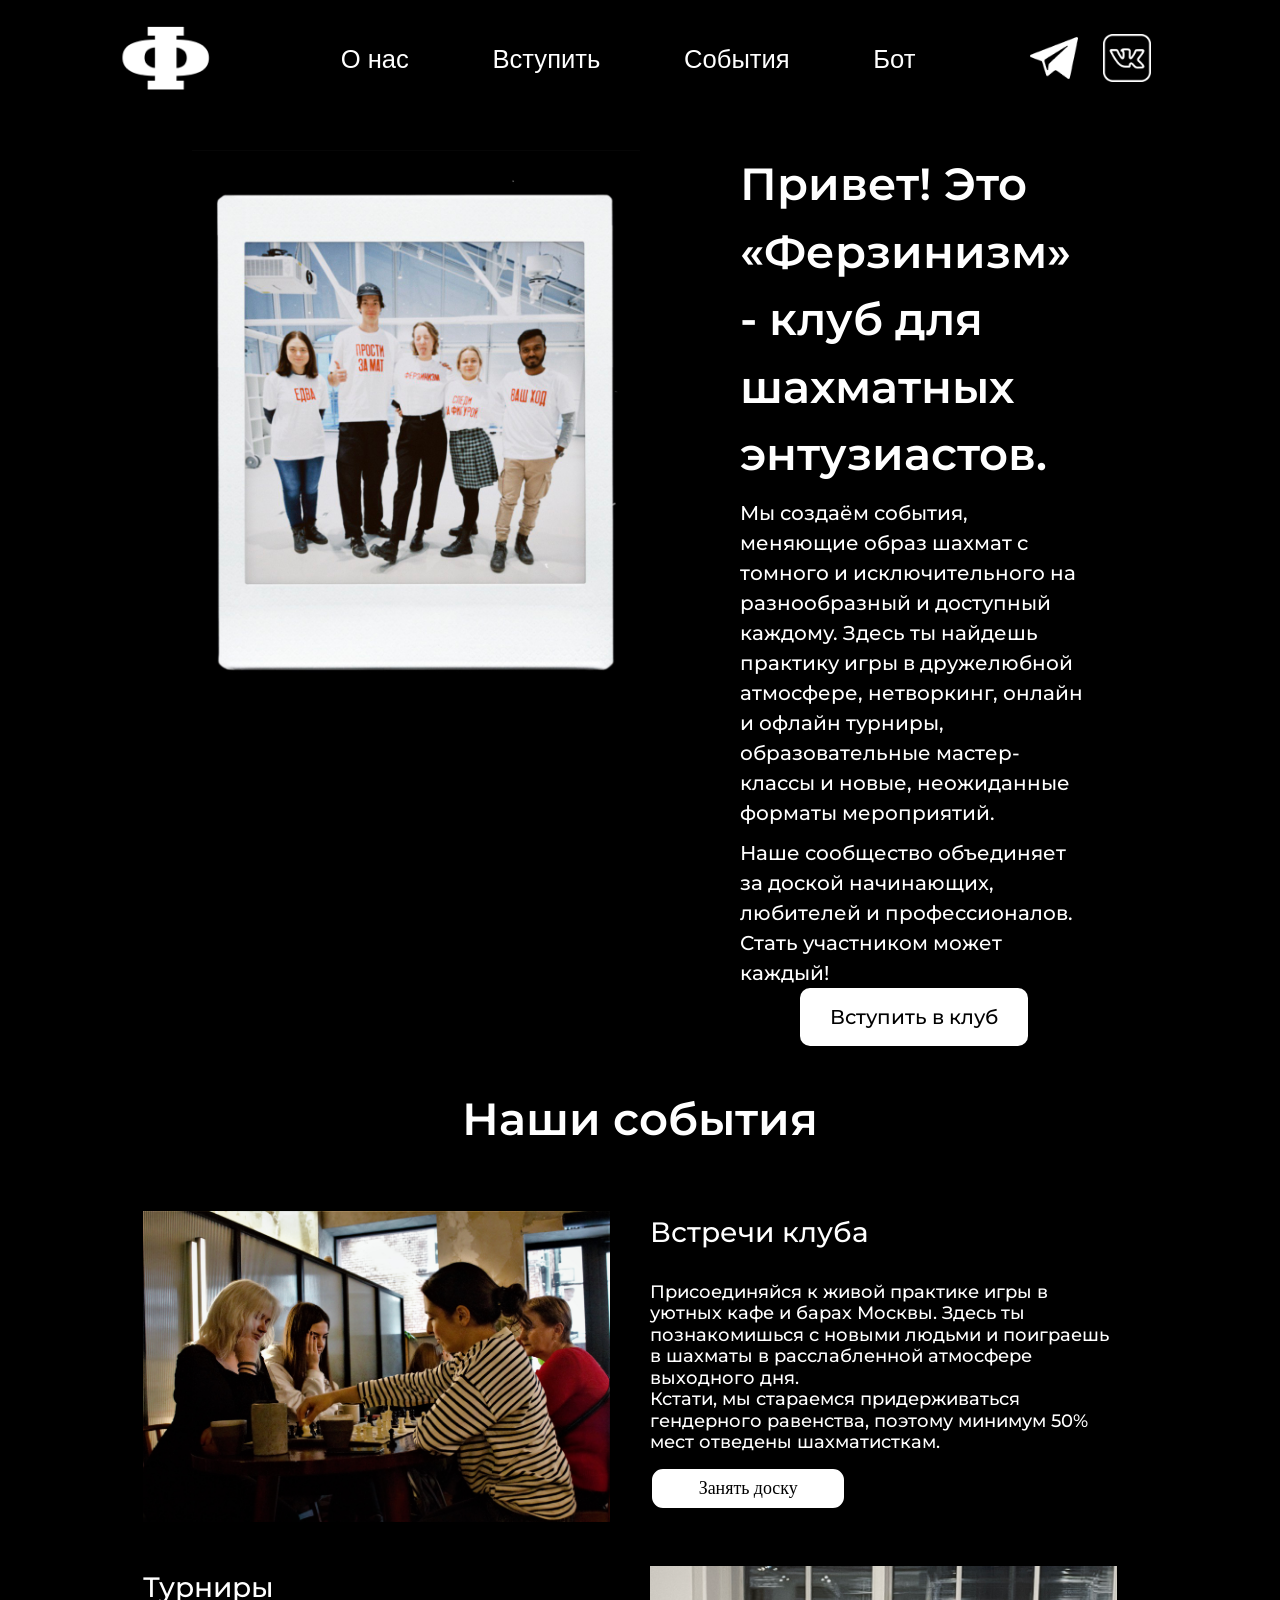
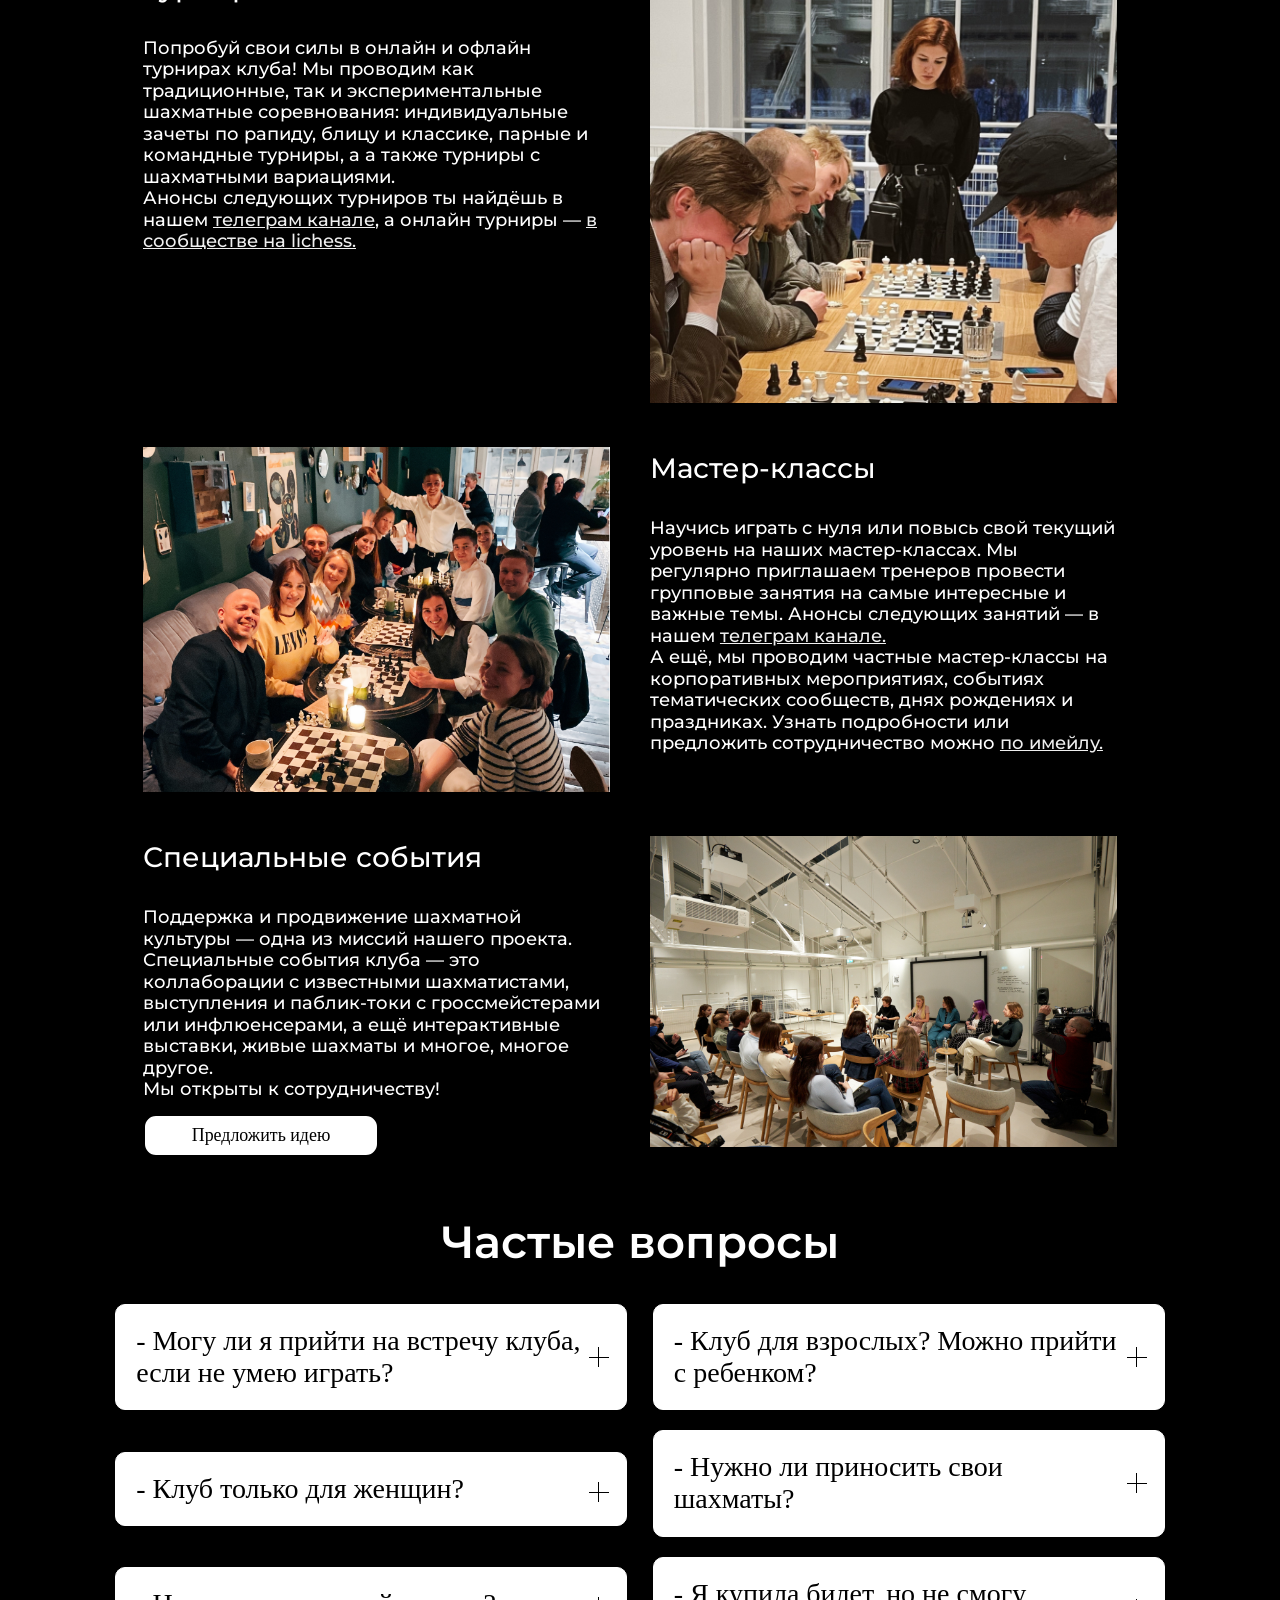
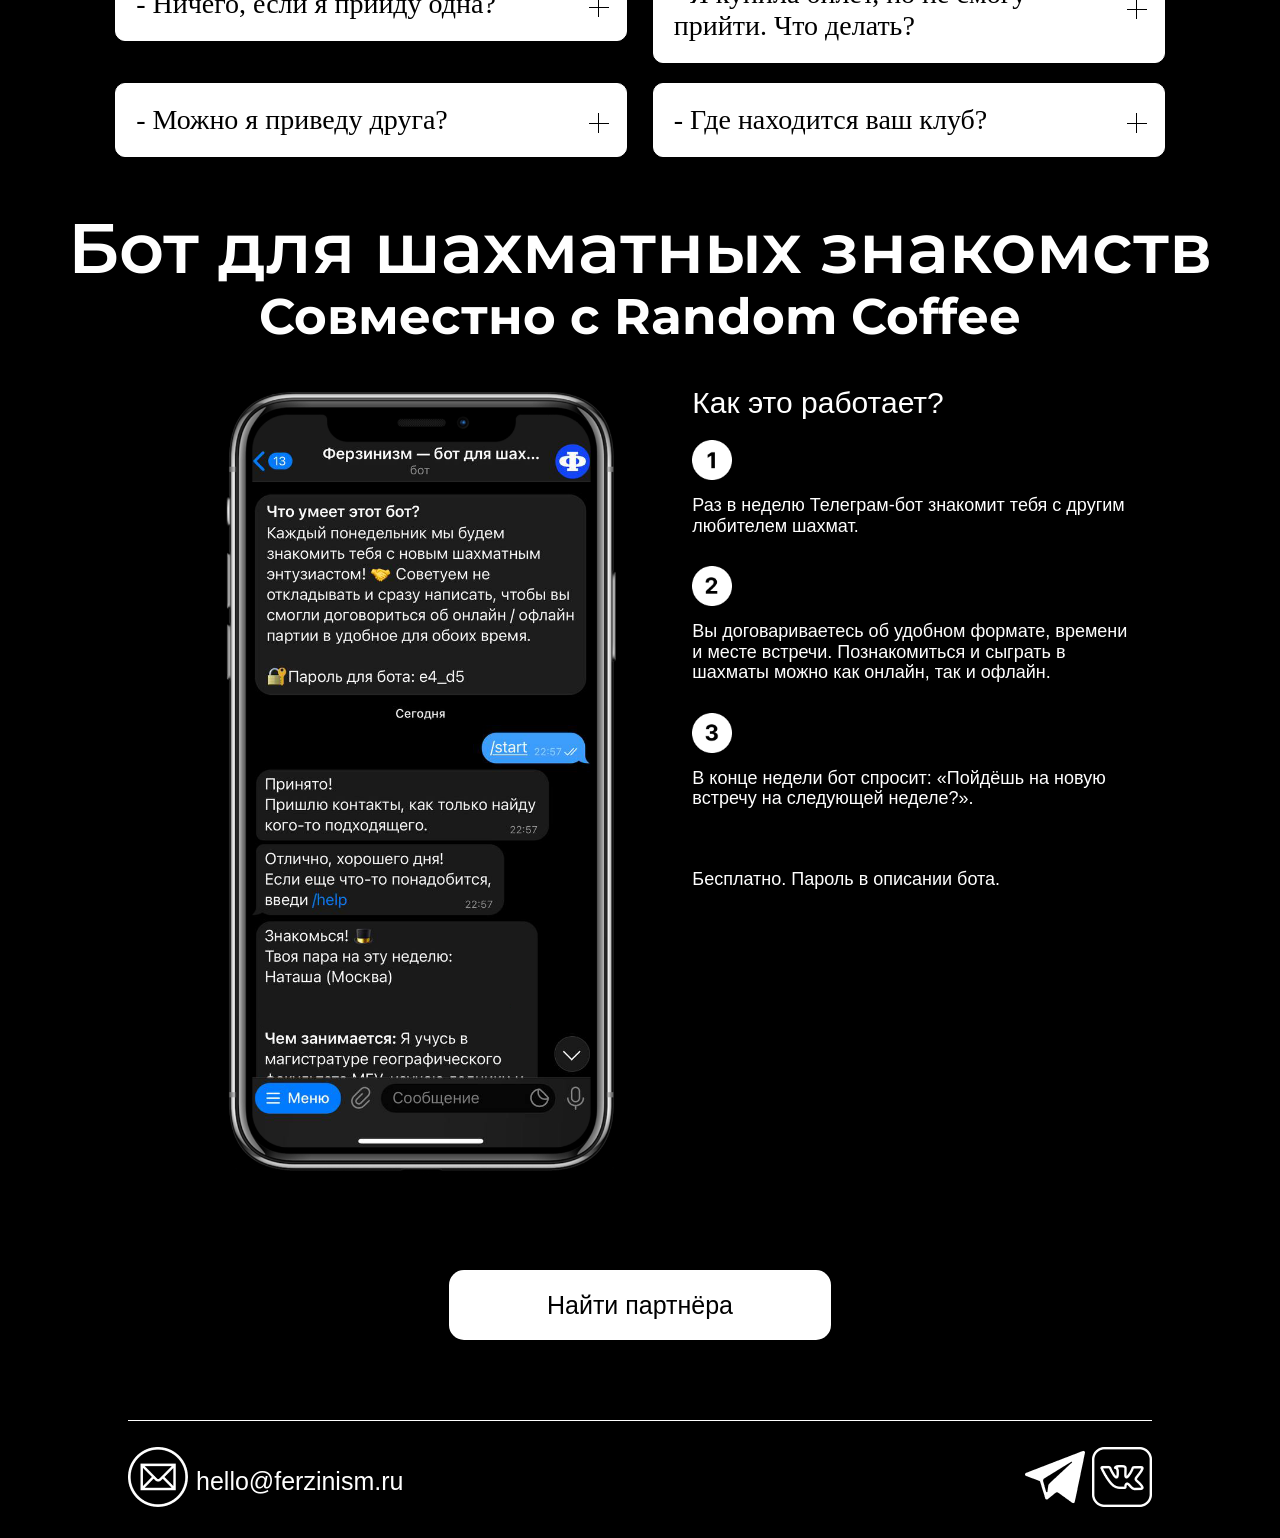
==== commit 813c1139: "photo" ====
--- a/index.html
+++ b/index.html
@@ -56,13 +56,12 @@
         <div class="container-box">
             <div class="header-title__box">
                 <div class="header-title__img">
-                    <img class="img" src="./assets/img/2022-04-0713.472.png" alt="club">
+                    <img class="img" src="./assets/img/o-nas.jpeg" alt="club">
                 </div>
                 <div class="header-title__anchor"><a name="title"></a></div>
                 <div class="header-title__text">
                     <div class="header-title__title">
-                        <h3 class="header-subtitle">Привет!👋🙂</h3>
-                        <h2 class="header-title-tit">Это «Ферзинизм» - клуб для шахматных энтузиастов.</h2>
+                        <h2 class="header-title-tit">Привет! Это «Ферзинизм» - клуб для шахматных энтузиастов.</h2>
                     </div>
                     <div class="header-title__blok">
                         <p class="header-title__txt">Мы создаём события, меняющие образ шахмат с томного и
@@ -116,8 +115,8 @@
                 <div class="event1__row">
                     <div class="event1__column1">
                         <div class="event__image">
-                            <img class="event1__image" src="./assets/img/2022-04-07_14.26_1.png" width="100%"
-                                height="100%" alt="club games">
+                            <img class="event1__image" src="./assets/img/vstrechi.jpg" width="100%" height="100%"
+                                alt="club games">
                         </div>
                     </div>
                     <div class="event1__body">
@@ -148,15 +147,14 @@
                     </div>
                     <div class="event2__column1">
                         <div class="event2__image">
-                            <img src="./assets/img/2022-04-07_14.25_1.png" width="100%" height="100%"
-                                alt="chess tournament">
+                            <img src="./assets/img/turniry.png" width="100%" height="100%" alt="chess tournament">
                         </div>
                     </div>
                 </div>
                 <div class="event1__row">
                     <div class="event1__column1">
                         <div class="event1__image">
-                            <img src="./assets/img/Events_pic7.jpeg" width="100%" height="100%" alt="master-class">
+                            <img src="./assets/img/masterclass.JPG" width="100%" height="100%" alt="master-class">
                         </div>
                     </div>
                     <div class="event1__body">
@@ -189,7 +187,7 @@
                     </div>
                     <div class="event2__column1">
                         <div class="event2__image">
-                            <img src="/assets/img/Events_pic9.jpg" width="100%" height="100%" alt="special events">
+                            <img src="/assets/img/specsobitiya.jpg" width="100%" height="100%" alt="special events">
                         </div>
                     </div>
                 </div>
--- a/style/index.css
+++ b/style/index.css
@@ -1,4 +1,3 @@
-@charset "UTF-8";
 * {
   padding: 0;
   margin: 0;
@@ -27,7 +26,7 @@
       -ms-flex-align: center;
           align-items: center;
   height: 100%;
-  margin: 0 10%;
+  margin: 0 8%;
   padding: 0 15px;
 }
 
@@ -231,6 +230,7 @@
 
 /*----------------------------------------------------------------------------*/
 .header-title__box {
+  padding-top: 200px;
   display: -webkit-box;
   display: -ms-flexbox;
   display: flex;
@@ -242,11 +242,11 @@
   max-width: 1305px;
   padding: 0 15px;
   margin: 0 10%;
-  padding-top: 200px;
+  padding-top: 150px;
 }
 
 .header-title__box .img {
-  width: 100%;
+  width: 35vw;
 }
 
 .header-title__box .header-title-tit {
@@ -269,8 +269,9 @@
   -webkit-box-align: center;
       -ms-flex-align: center;
           align-items: center;
-  width: 45%;
+  width: 35vw;
   line-height: 1.5;
+  padding-left: 100px;
 }
 
 .header-title__box .header-title__button {
@@ -319,7 +320,7 @@
   margin: 0;
 }
 
-@media (max-width: 1252px) and (min-width: 686px) {
+@media (max-width: 1252px) and (min-width: 688px) {
   .header-title__box .header-title__box {
     display: -webkit-box;
     display: -ms-flexbox;
@@ -332,10 +333,9 @@
     max-width: 1305px;
     padding: 0 15px;
     margin: 0 10%;
-    padding-top: 200px;
-  }
-  .header-title__box .header-title__img {
-    width: 60vw;
+  }
+  .header-title__box .img {
+    width: 80vw;
   }
   .header-title__box .header-subtitle {
     text-align: center;
@@ -356,11 +356,17 @@
     width: 80vw;
     text-align: center;
   }
-}
-
-@media (max-width: 685px) and (min-width: 300px) {
-  .header-title__box .header-title__img {
-    width: 80vw;
+  .header-title__box .header-title__text {
+    padding-left: 0px;
+  }
+}
+
+@media (max-width: 688px) and (min-width: 300px) {
+  .header-title__box .header-title__box {
+    padding-top: 100px;
+  }
+  .header-title__box .img {
+    width: 95vw;
   }
   .header-title__box .header-subtitle {
     text-align: center;
@@ -368,7 +374,7 @@
   }
   .header-title__box .header-title-tit {
     font-size: 30px;
-    width: 80vw;
+    width: 95vw;
     text-align: center;
     padding-top: 30px;
   }
@@ -378,8 +384,11 @@
   .header-title__box .header-title__txt {
     margin-bottom: 0px;
     padding: 20px;
-    width: 80vw;
+    width: 95vw;
     text-align: center;
+  }
+  .header-title__box .header-title__text {
+    padding-left: 0px;
   }
 }
 
@@ -557,26 +566,29 @@
   color: #333333;
 }
 
-@media (max-width: 1100px) and (min-width: 686px) {
+@media (max-width: 1100px) and (min-width: 676px) {
   .header-title__box .btn-modal {
     margin-top: 40px;
   }
 }
 
-@media (max-width: 685px) and (min-width: 300px) {
+@media (max-width: 675px) and (min-width: 557px) {
   .header-title__box .btn-modal {
     margin-top: 40px;
-  }
-}
-
-@media (max-width: 495px) {
+    font-size: 15px;
+  }
+}
+
+@media (max-width: 556px) {
   .header-title__box .btn-modal {
-    font-size: 20px;
+    font-size: 15px;
     line-height: normal;
-  }
-}
-
-/* блок События*/
+    width: 210px;
+    padding-top: 15px;
+    padding-bottom: 15px;
+  }
+}
+
 .event {
   background-color: #000000;
 }
@@ -668,6 +680,7 @@
 }
 
 .event1__btn {
+  font-family: 'Montserrat';
   margin: 3% 0%;
   text-align: center;
   background-color: white;
@@ -1103,6 +1116,7 @@
   font-size: 70px;
   text-align: center;
   font-weight: 600;
+  padding-top: 15px;
 }
 
 .bot__container .bot__subtitle {
@@ -1157,6 +1171,7 @@
 
 .bot__container .bot__text-heading {
   font-size: 30px;
+  margin-bottom: 20px;
 }
 
 .bot__container .bot__text {
@@ -1221,7 +1236,7 @@
   }
   .bot__container .bot__number {
     max-height: 30px;
-    margin-bottom: -35px;
+    margin-bottom: -20px;
   }
   .bot__container .bot__text-heading {
     font-size: 26px;
@@ -1259,9 +1274,7 @@
   .bot__container .bot__text-container {
     font-size: 20px;
     margin-left: 0px;
-  }
-  .bot__container .bot__img {
-    display: none;
+    text-align: center;
   }
   .bot__container .bot__title {
     font-size: 35px;
@@ -1270,7 +1283,7 @@
     font-size: 28px;
   }
   .bot__container .bot__img {
-    max-height: 450px;
+    max-height: 650px;
     -ms-grid-column-align: center;
         justify-self: center;
   }
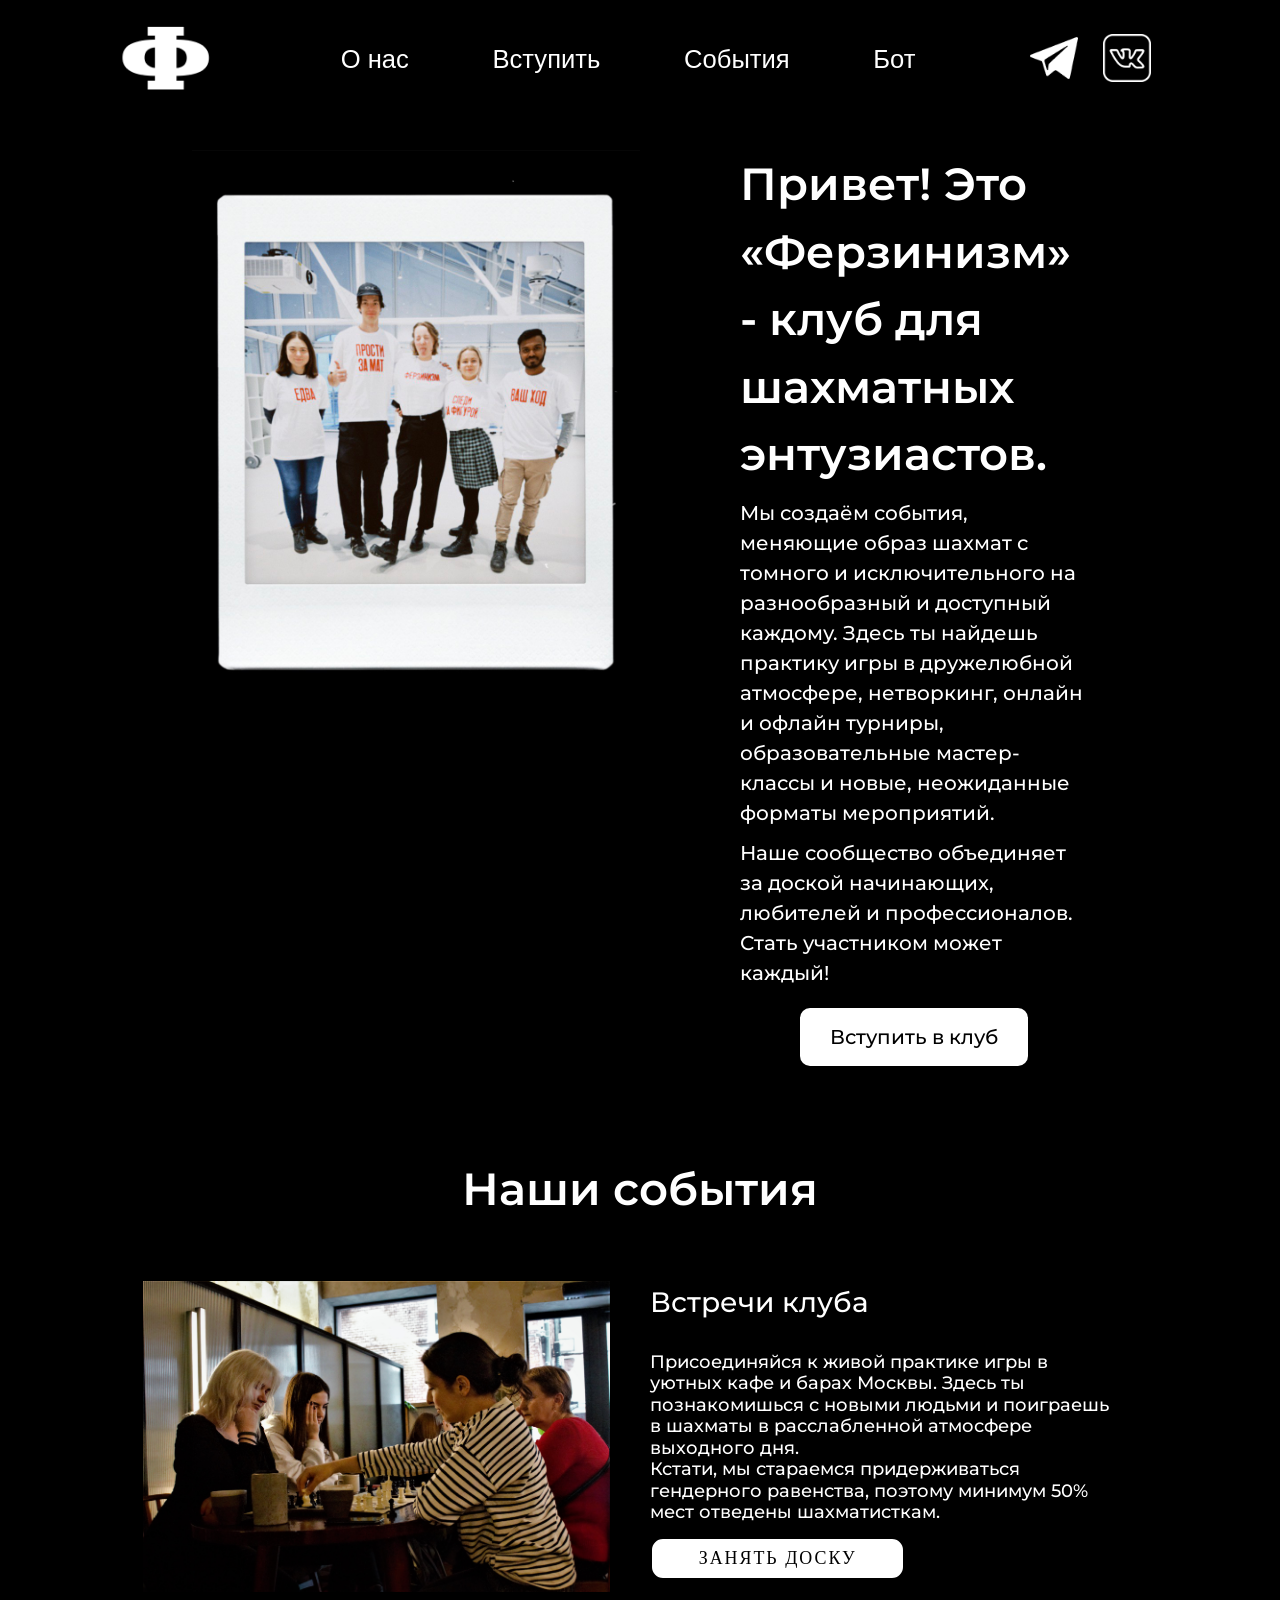
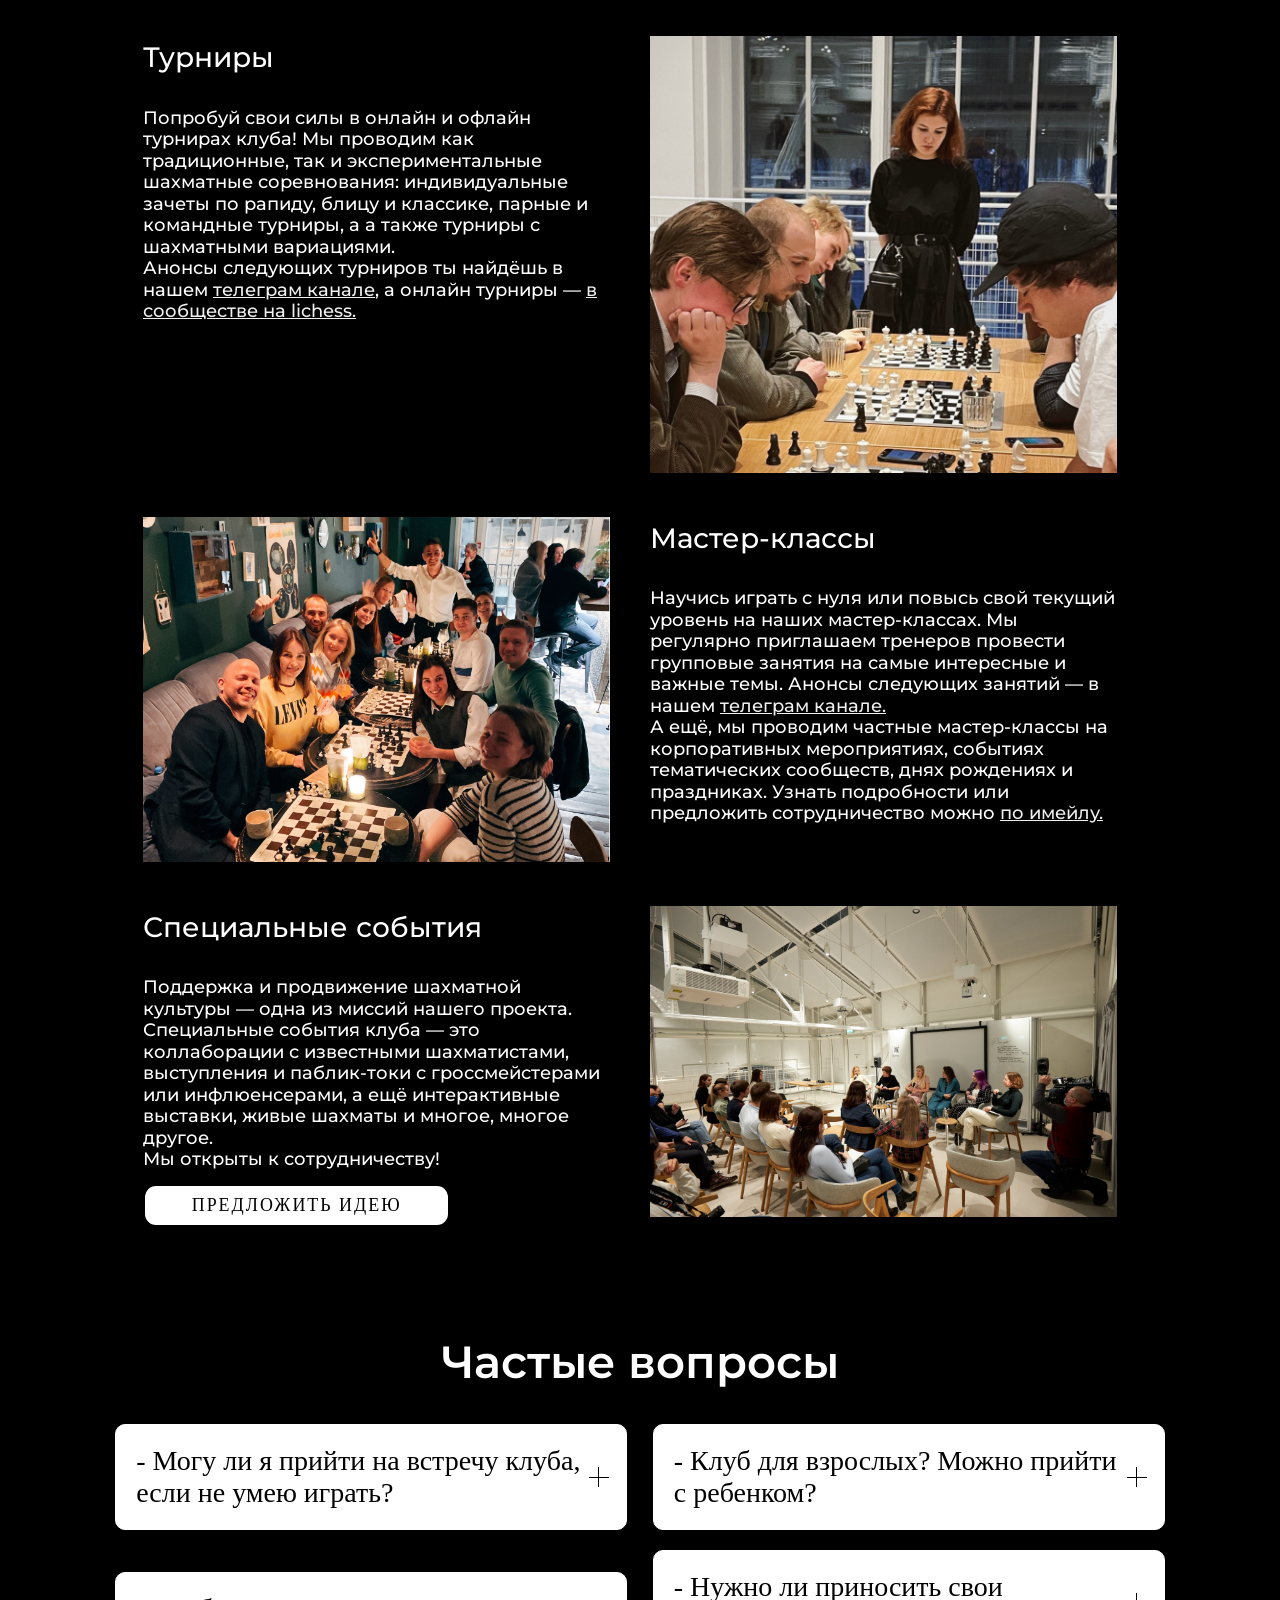
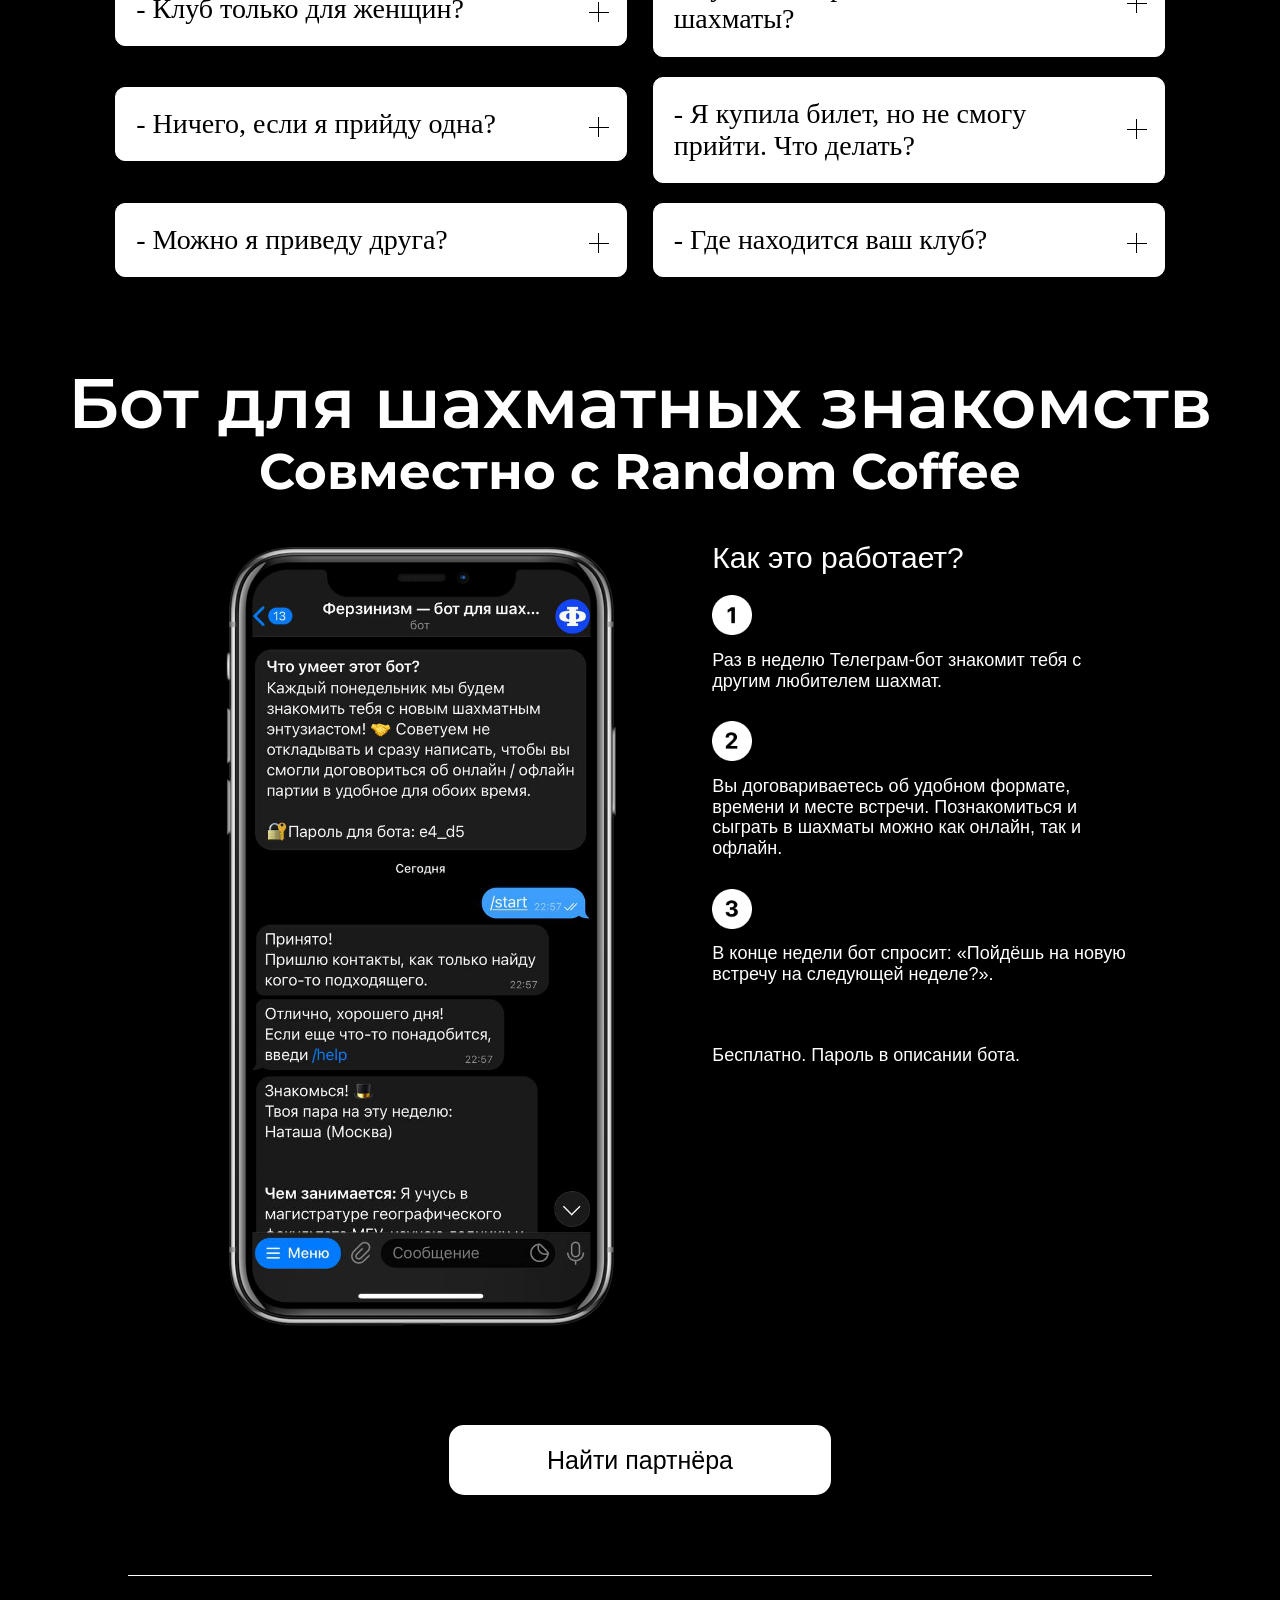
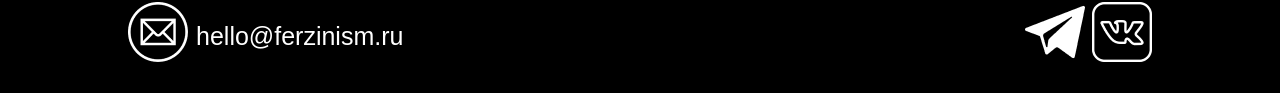
==== commit d72827ba: "aaaaaa" ====
--- a/index.html
+++ b/index.html
@@ -54,7 +54,7 @@
         </div>
         <div class="popup" id="popup"></div>
         <div class="container-box">
-            <div class="header-title__box">
+            <div class="header-title__box" id="header-title__box">
                 <div class="header-title__img">
                     <img class="img" src="./assets/img/o-nas.jpeg" alt="club">
                 </div>
--- a/style/index.css
+++ b/style/index.css
@@ -230,7 +230,6 @@
 
 /*----------------------------------------------------------------------------*/
 .header-title__box {
-  padding-top: 200px;
   display: -webkit-box;
   display: -ms-flexbox;
   display: flex;
@@ -240,23 +239,22 @@
   -ms-flex-wrap: wrap;
       flex-wrap: wrap;
   max-width: 1305px;
-  padding: 0 15px;
+  padding: 150px 15px 0 15px;
   margin: 0 10%;
-  padding-top: 150px;
-}
-
-.header-title__box .img {
+}
+
+.img {
   width: 35vw;
 }
 
-.header-title__box .header-title-tit {
+.header-title-tit {
   font-family: 'Montserrat';
   font-style: normal;
   font-weight: 600;
   font-size: 45px;
 }
 
-.header-title__box .header-title__text {
+.header-title__text {
   display: -webkit-box;
   display: -ms-flexbox;
   display: flex;
@@ -274,7 +272,7 @@
   padding-left: 100px;
 }
 
-.header-title__box .header-title__button {
+.header-title__button {
   width: 60%;
   border-radius: 10px;
   padding-top: 5px;
@@ -285,7 +283,7 @@
   font-size: 20px;
 }
 
-.header-title__box .header-title__blok {
+.header-title__blok {
   display: -webkit-box;
   display: -ms-flexbox;
   display: flex;
@@ -293,16 +291,17 @@
   -webkit-box-direction: normal;
       -ms-flex-direction: column;
           flex-direction: column;
-}
-
-.header-title__box .header-subtitle {
+  padding-bottom: 20px;
+}
+
+.header-subtitle {
   font-family: 'Montserrat';
   font-style: normal;
   font-weight: 500;
   font-size: 20px;
 }
 
-.header-title__box .header-title__txt {
+.header-title__txt {
   display: -webkit-box;
   display: -ms-flexbox;
   display: flex;
@@ -316,12 +315,12 @@
   padding-top: 3%;
 }
 
-.header-title__box p, .header-title__box h2, .header-title__box h3 {
+p, h2, h3 {
   margin: 0;
 }
 
 @media (max-width: 1252px) and (min-width: 688px) {
-  .header-title__box .header-title__box {
+  .header-title__box {
     display: -webkit-box;
     display: -ms-flexbox;
     display: flex;
@@ -331,76 +330,80 @@
     -ms-flex-wrap: wrap;
         flex-wrap: wrap;
     max-width: 1305px;
-    padding: 0 15px;
+    padding: 50px 15px 0 15px;
     margin: 0 10%;
   }
-  .header-title__box .img {
+  #header-title__box {
+    padding-top: 50px;
+  }
+  .img {
     width: 80vw;
   }
-  .header-title__box .header-subtitle {
+  .header-subtitle {
     text-align: center;
     padding-top: 5%;
   }
-  .header-title__box .header-title-tit {
+  .header-title-tit {
     font-size: 40px;
     width: 80vw;
     text-align: center;
     padding-top: 40px;
   }
-  .header-title__box .header-title-tit h2 {
+  .header-title-tit h2 {
     margin: 0;
   }
-  .header-title__box .header-title__txt {
+  .header-title__txt {
     margin-bottom: 0px;
     padding: 20px;
     width: 80vw;
     text-align: center;
   }
-  .header-title__box .header-title__text {
+  .header-title__text {
     padding-left: 0px;
   }
 }
 
 @media (max-width: 688px) and (min-width: 300px) {
-  .header-title__box .header-title__box {
-    padding-top: 100px;
-  }
-  .header-title__box .img {
+  .header-title__box {
+    padding-top: 50px;
+    padding-top: 50px;
+  }
+  .img {
     width: 95vw;
   }
-  .header-title__box .header-subtitle {
+  .header-subtitle {
     text-align: center;
     padding-top: 5%;
   }
-  .header-title__box .header-title-tit {
+  .header-title-tit {
     font-size: 30px;
     width: 95vw;
     text-align: center;
     padding-top: 30px;
   }
-  .header-title__box .header-title-tit h2 {
+  .header-title-tit h2 {
     margin: 0;
   }
-  .header-title__box .header-title__txt {
+  .header-title__txt {
     margin-bottom: 0px;
     padding: 20px;
     width: 95vw;
     text-align: center;
   }
-  .header-title__box .header-title__text {
+  .header-title__text {
     padding-left: 0px;
   }
 }
 
-.header-title__box .modal-window {
+.modal-window {
   display: inline-block;
 }
 
-.header-title__box .modal-window > .modal-trigger {
+.modal-window > .modal-trigger {
   display: none;
 }
 
-.header-title__box .modal-window > .modal-trigger ~ .modal-overlay {
+.modal-window > .modal-trigger ~ .modal-overlay {
   top: 0;
   left: 0;
   opacity: 0;
@@ -414,7 +417,7 @@
   background-color: rgba(255, 255, 255, 0.96);
 }
 
-.header-title__box .modal-window > .modal-trigger ~ .modal-container {
+.modal-window > .modal-trigger ~ .modal-container {
   top: 50%;
   left: 50%;
   opacity: 0;
@@ -427,13 +430,13 @@
           transform: translate(-50%, -50%);
 }
 
-.header-title__box .modal-window > .modal-trigger:checked ~ .modal-overlay,
-.header-title__box .modal-window > .modal-trigger:checked ~ .modal-container {
+.modal-window > .modal-trigger:checked ~ .modal-overlay,
+.modal-window > .modal-trigger:checked ~ .modal-container {
   opacity: 1;
   visibility: visible;
 }
 
-.header-title__box .btn-modal {
+.btn-modal {
   color: black;
   cursor: pointer;
   line-height: 3rem;
@@ -446,16 +449,16 @@
   font-size: 20px;
 }
 
-.header-title__box .btn-modal:hover {
+.btn-modal:hover {
   background-color: #979797;
 }
 
-.header-title__box .modal-content .modal-content-header,
-.header-title__box .modal-content .modal-content-body {
+.modal-content .modal-content-header,
+.modal-content .modal-content-body {
   padding: 1rem 2rem;
 }
 
-.header-title__box .modal-content .modal-content-footer {
+.modal-content .modal-content-footer {
   display: -webkit-box;
   display: -ms-flexbox;
   display: flex;
@@ -467,7 +470,7 @@
           justify-content: center;
 }
 
-.header-title__box .modal-content .modal-content-footer .item {
+.modal-content .modal-content-footer .item {
   -webkit-box-flex: 1;
       -ms-flex: 1;
           flex: 1;
@@ -475,11 +478,11 @@
   text-align: center;
 }
 
-.header-title__box .modal-content .modal-content-footer .item.action {
+.modal-content .modal-content-footer .item.action {
   cursor: pointer;
 }
 
-.header-title__box .header__form {
+.header__form {
   display: -webkit-box;
   display: -ms-flexbox;
   display: flex;
@@ -493,13 +496,13 @@
   text-align: center;
 }
 
-.header-title__box label {
+label {
   display: block;
   padding-top: 30px;
   color: black;
 }
 
-.header-title__box label .label-text {
+label .label-text {
   cursor: text;
   font-size: 15px;
   text-transform: uppercase;
@@ -509,7 +512,7 @@
   transition: all 0.3s;
 }
 
-.header-title__box label input:focus + .label-text {
+label input:focus + .label-text {
   color: #F0F0F0;
   font-size: 13px;
   margin-top: 10px;
@@ -517,7 +520,7 @@
   transform: translateY(-74px);
 }
 
-.header-title__box label input {
+label input {
   background-color: transparent;
   border: 0;
   border-bottom: 2px solid #4A4A4A;
@@ -533,18 +536,18 @@
   display: block;
 }
 
-.header-title__box label input:focus {
+label input:focus {
   max-width: 100%;
   width: 400px;
 }
 
-.header-title__box label input:valid + .label-text {
+label input:valid + .label-text {
   font-size: 13px;
   -webkit-transform: translateY(-74px);
   transform: translateY(-74px);
 }
 
-.header-title__box button {
+button {
   background: transparent;
   color: black;
   border: 2px solid black;
@@ -560,27 +563,27 @@
   transition: all 0.4s;
 }
 
-.header-title__box button:hover,
-.header-title__box button:focus {
+button:hover,
+button:focus {
   background-color: #c5c5c5;
   color: #333333;
 }
 
 @media (max-width: 1100px) and (min-width: 676px) {
-  .header-title__box .btn-modal {
+  .btn-modal {
     margin-top: 40px;
   }
 }
 
 @media (max-width: 675px) and (min-width: 557px) {
-  .header-title__box .btn-modal {
+  .btn-modal {
     margin-top: 40px;
     font-size: 15px;
   }
 }
 
 @media (max-width: 556px) {
-  .header-title__box .btn-modal {
+  .btn-modal {
     font-size: 15px;
     line-height: normal;
     width: 210px;
@@ -595,7 +598,7 @@
 
 .event__container {
   max-width: 1305px;
-  padding: 0 15px;
+  padding: 50px 15px;
   margin: 0 10%;
   overflow: hidden;
 }
@@ -765,6 +768,7 @@
         flex-wrap: nowrap;
     margin: 0px auto;
     width: 210%;
+    padding: 30px 0;
   }
   .event2__row {
     display: -webkit-box;
@@ -778,10 +782,11 @@
         flex-wrap: nowrap;
     margin: 0px auto;
     width: 210%;
+    padding: 30px 0;
   }
   .event__container {
     max-width: 600px;
-    padding: 0px 15px;
+    padding: 50px 15px;
     margin: 0 10%;
     overflow: hidden;
     justify-items: center;
@@ -795,6 +800,7 @@
   }
   .title__row-title {
     font-size: 27px;
+    padding: 50px 0 0 0;
   }
 }
 
@@ -1108,7 +1114,7 @@
 
 .bot__container {
   max-width: 90%;
-  margin: 0 auto;
+  margin: 0px auto;
   color: white;
 }
 
@@ -1116,7 +1122,7 @@
   font-size: 70px;
   text-align: center;
   font-weight: 600;
-  padding-top: 15px;
+  padding-top: 50px;
 }
 
 .bot__container .bot__subtitle {
@@ -1136,13 +1142,13 @@
 
 .bot__container .bot__text-container {
   font-size: 18px;
-  margin-left: -20px;
-  max-width: 700px;
   padding-top: 20px;
+  max-width: 90vw;
 }
 
 .bot__container .bot__img {
   max-height: 850px;
+  max-width: 90vw;
 }
 
 .bot__container .bot__btn {
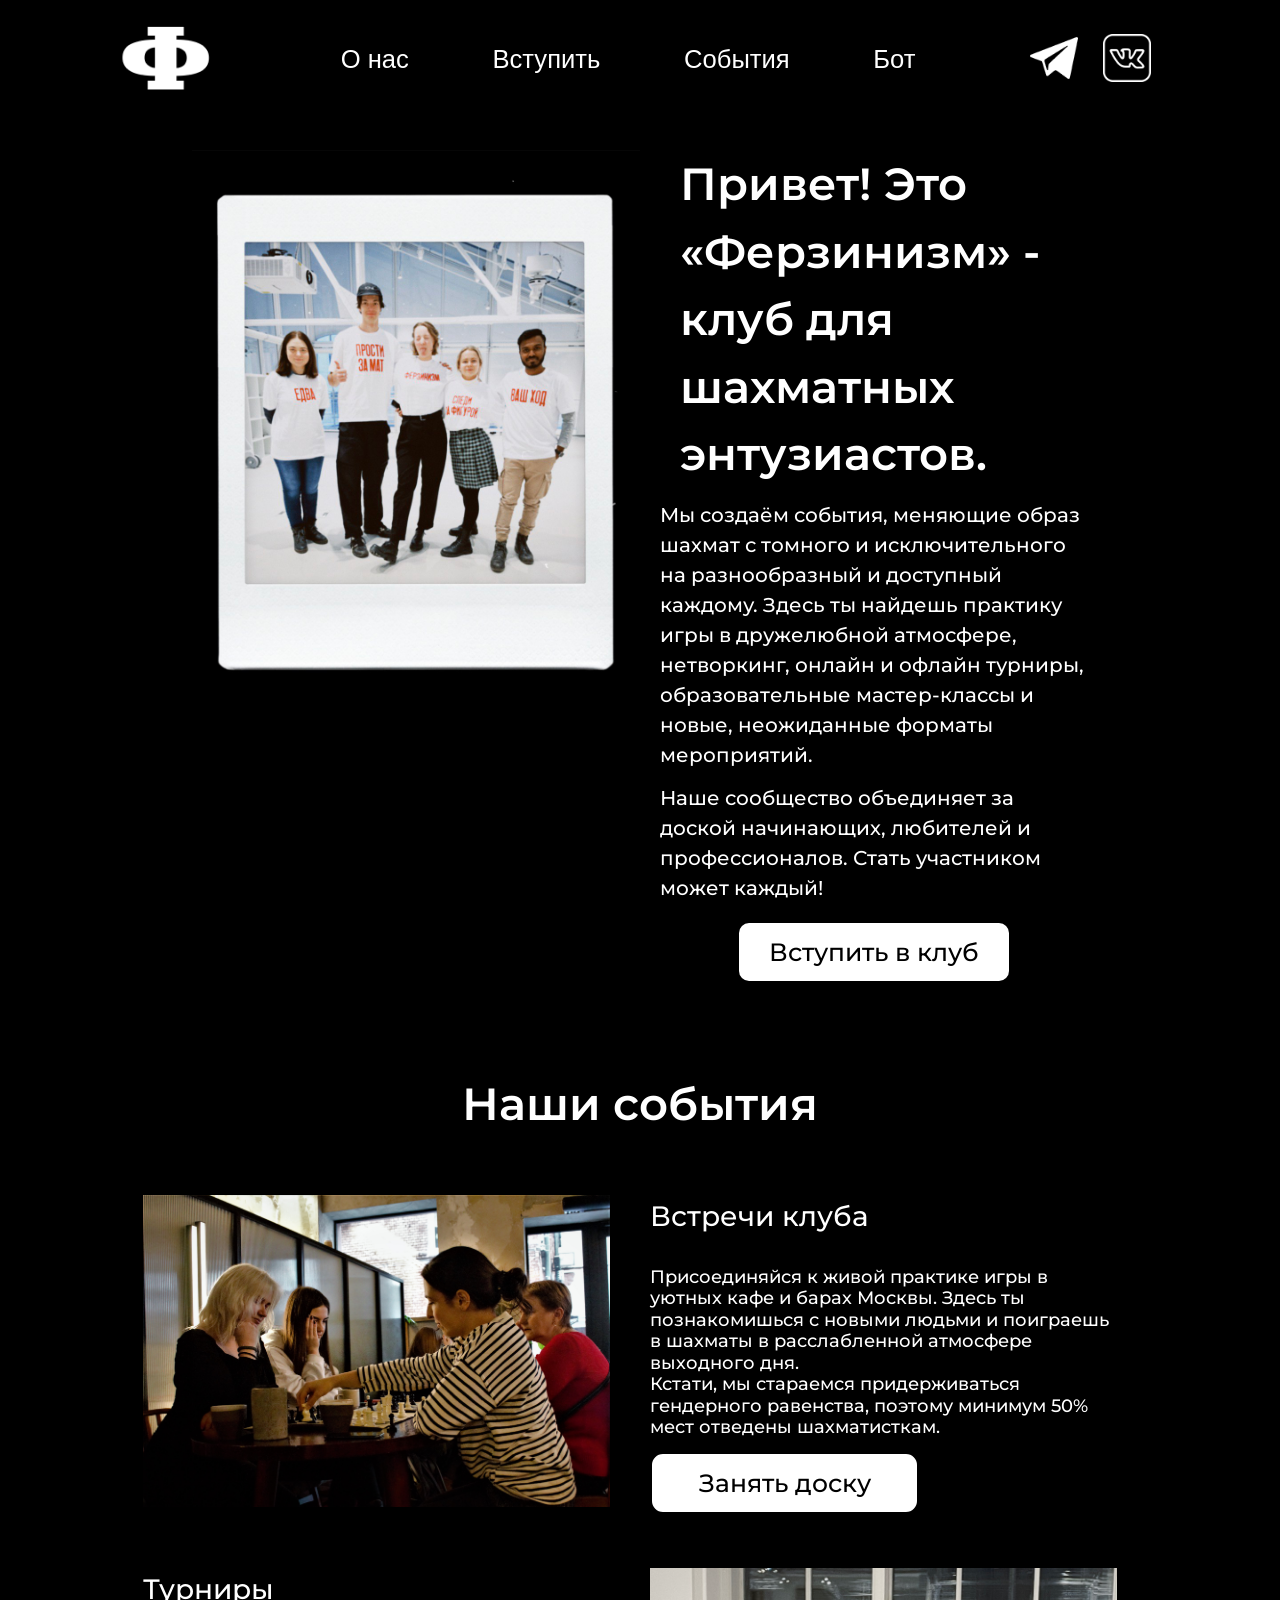
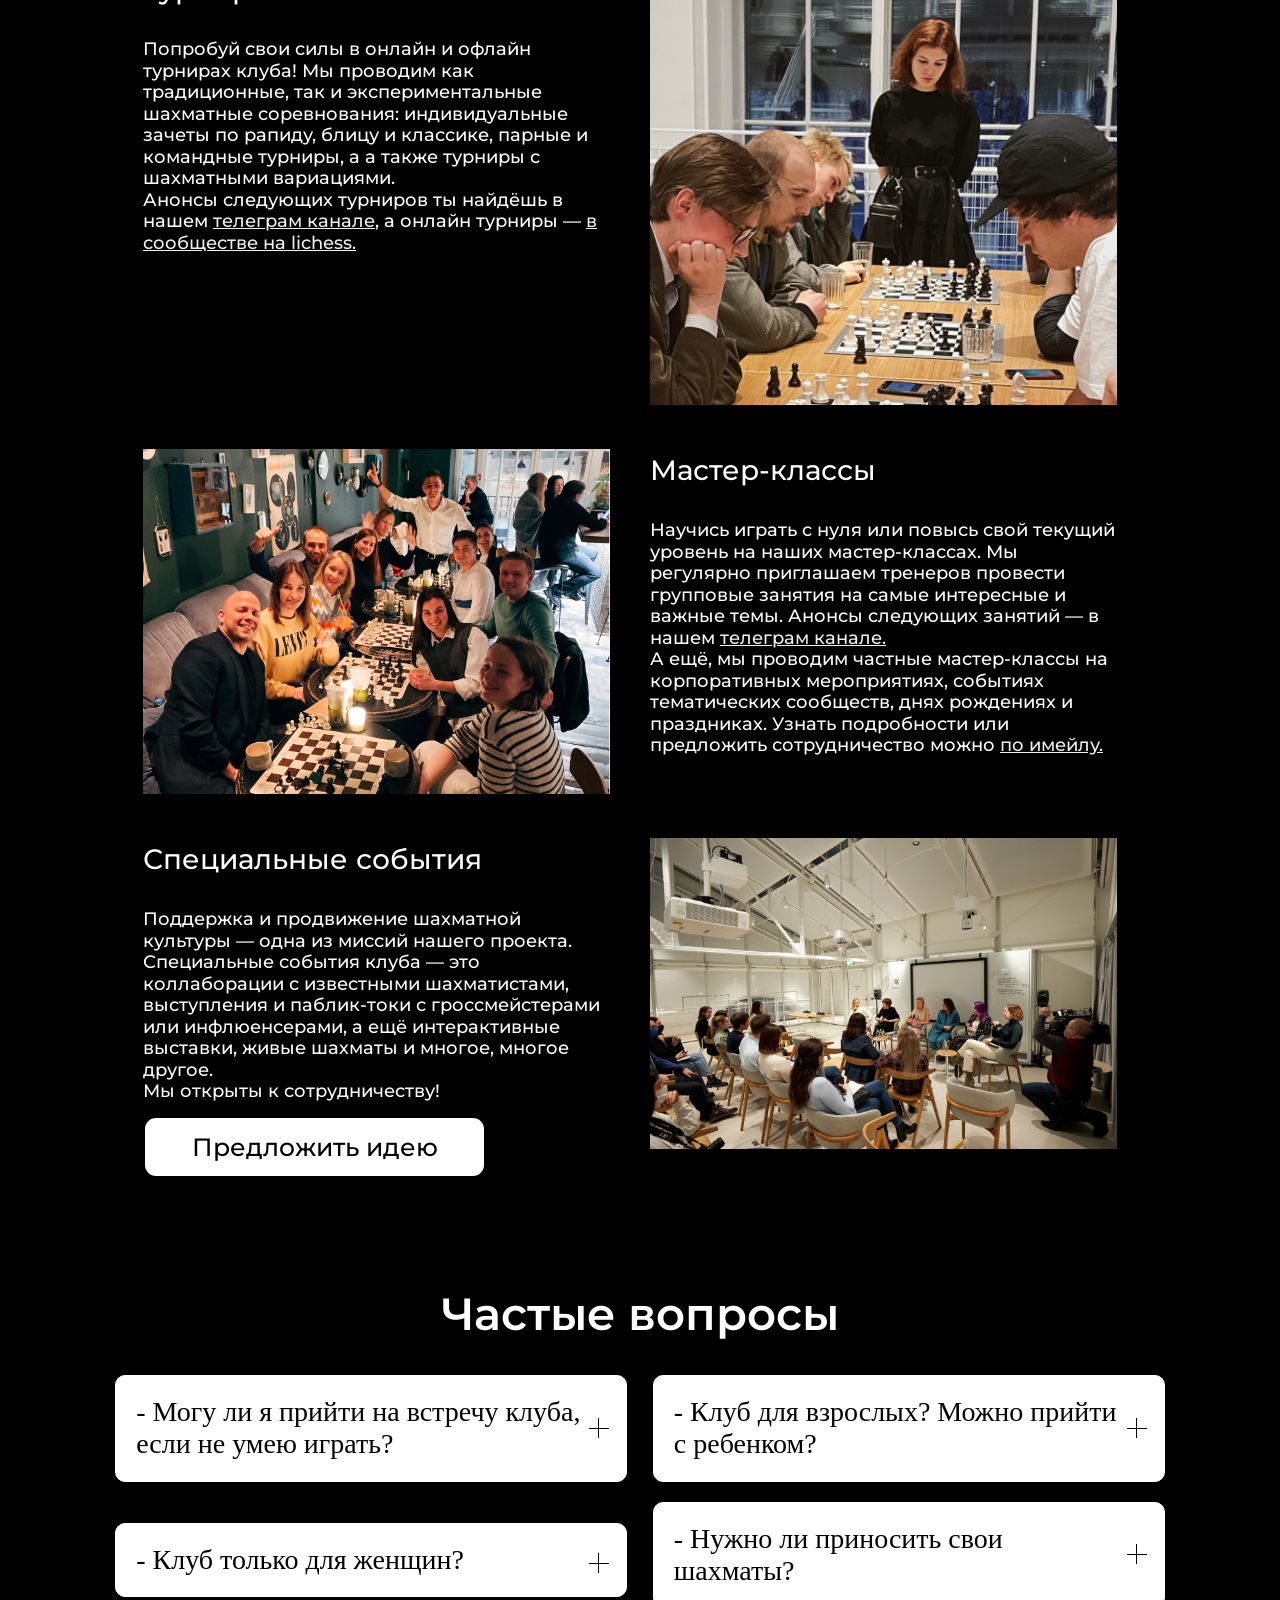
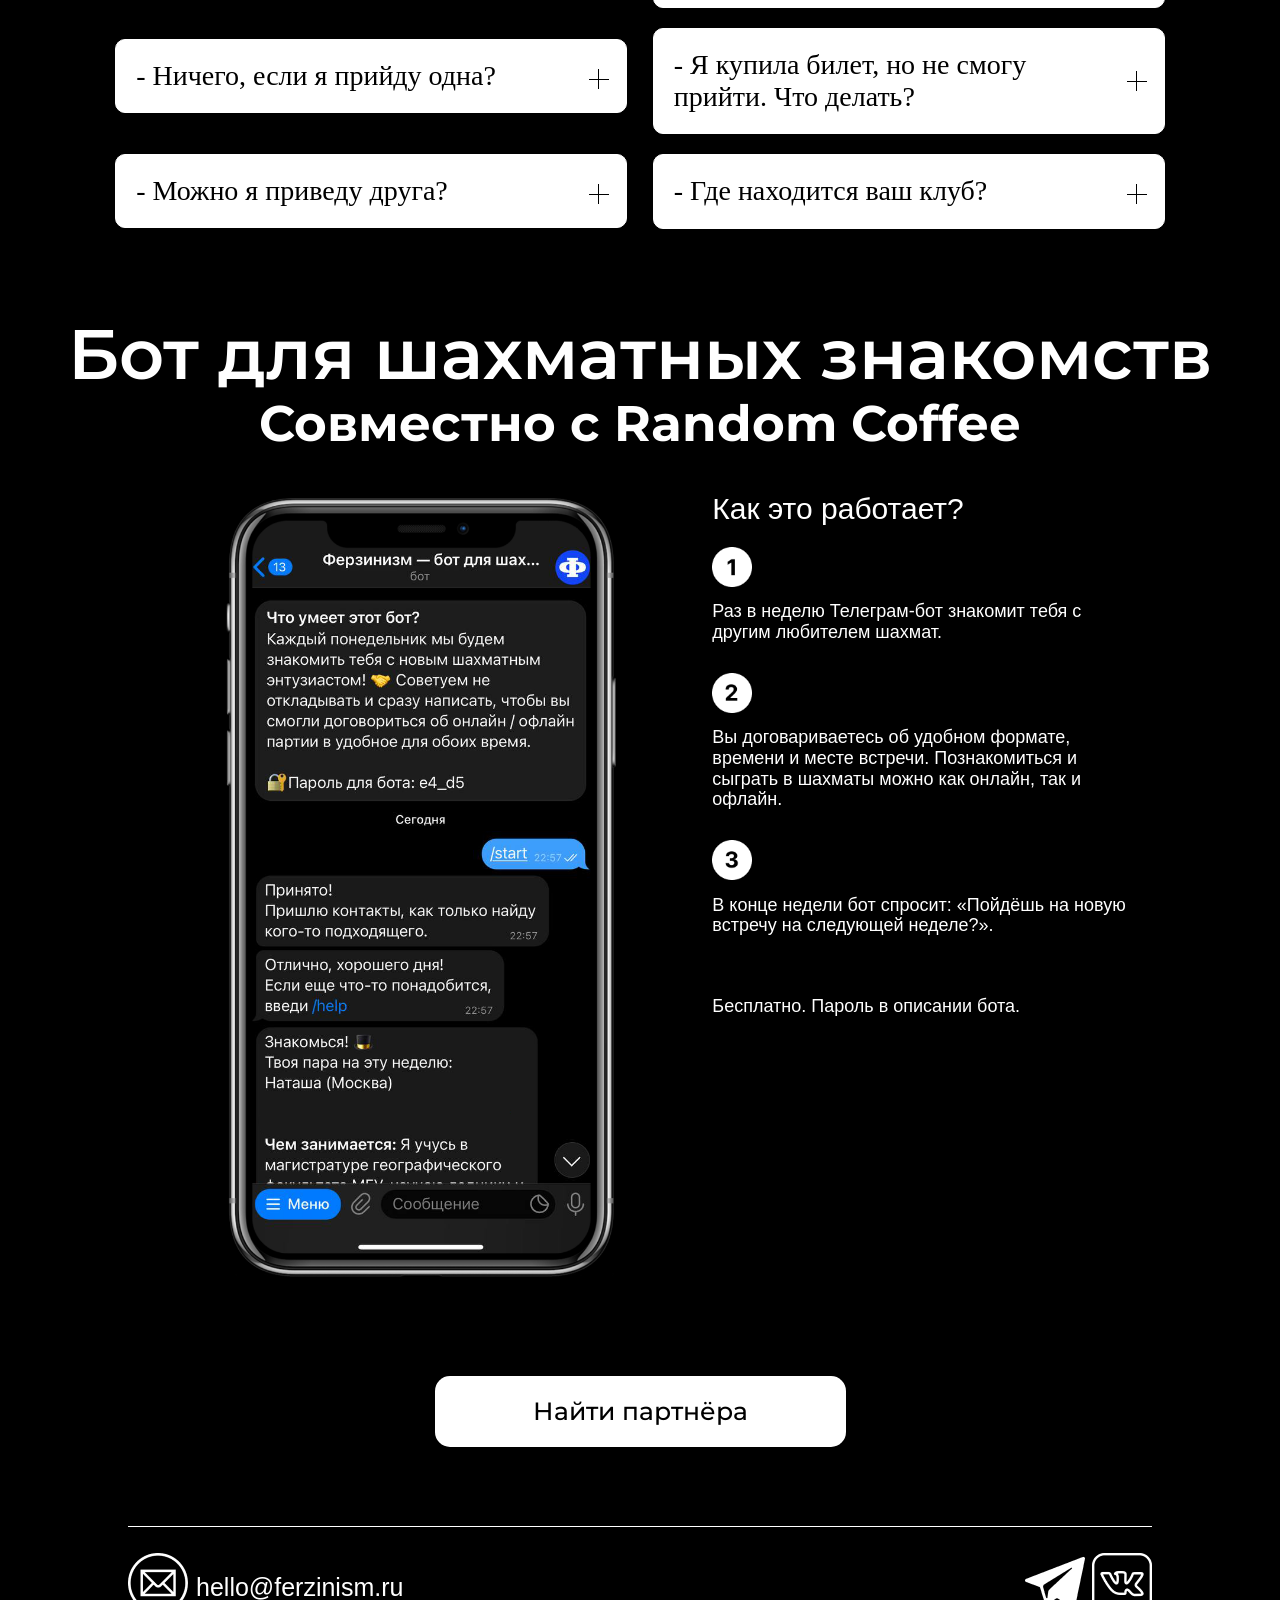
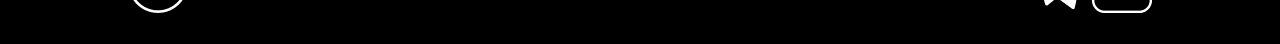
==== commit 7c6d377f: "aaaaaa" ====
--- a/index.html
+++ b/index.html
@@ -95,7 +95,7 @@
                                             Phone Number
                                             <input type="tel" name="phone" id="phone" required />
                                         </label>
-                                        <button type="submit" value="Submit">Отправить</button>
+                                        <button class="btn__form" type="submit" value="Submit">Отправить</button>
                                     </form>
                                 </div>
                             </div>
--- a/style/index.css
+++ b/style/index.css
@@ -252,6 +252,7 @@
   font-style: normal;
   font-weight: 600;
   font-size: 45px;
+  padding-left: 20px;
 }
 
 .header-title__text {
@@ -269,7 +270,7 @@
           align-items: center;
   width: 35vw;
   line-height: 1.5;
-  padding-left: 100px;
+  padding-left: 20px;
 }
 
 .header-title__button {
@@ -319,44 +320,64 @@
   margin: 0;
 }
 
-@media (max-width: 1252px) and (min-width: 688px) {
-  .header-title__box {
-    display: -webkit-box;
-    display: -ms-flexbox;
-    display: flex;
-    -webkit-box-pack: center;
-        -ms-flex-pack: center;
-            justify-content: center;
-    -ms-flex-wrap: wrap;
-        flex-wrap: wrap;
-    max-width: 1305px;
-    padding: 50px 15px 0 15px;
-    margin: 0 10%;
-  }
+@media (max-width: 1252px) and (min-width: 1000px) {
   #header-title__box {
-    padding-top: 50px;
+    padding-top: 150px;
   }
   .img {
-    width: 80vw;
+    width: 40vw;
   }
   .header-subtitle {
     text-align: center;
     padding-top: 5%;
   }
   .header-title-tit {
-    font-size: 40px;
-    width: 80vw;
+    padding-left: 20px;
+    font-size: 25px;
+    width: 40vw;
     text-align: center;
-    padding-top: 40px;
   }
   .header-title-tit h2 {
     margin: 0;
   }
   .header-title__txt {
     margin-bottom: 0px;
-    padding: 20px;
+    padding: 20px 20px 0 0;
+    width: 35vw;
+    text-align: center;
+    font-size: 15px;
+  }
+  .header-title__text {
+    padding-left: 0px;
+  }
+}
+
+@media (max-width: 999px) and (min-width: 689px) {
+  #header-title__box {
+    padding-top: 50px;
+  }
+  .img {
     width: 80vw;
-    text-align: center;
+  }
+  .header-subtitle {
+    text-align: left;
+    padding-top: 5%;
+  }
+  .header-title-tit {
+    padding-left: 20px;
+    font-size: 25px;
+    width: 80vw;
+    text-align: left;
+  }
+  .header-title-tit h2 {
+    margin: 0;
+  }
+  .header-title__txt {
+    margin-bottom: 0px;
+    padding: 20px 20px 0 0;
+    width: 80vw;
+    text-align: left;
+    font-size: 15px;
   }
   .header-title__text {
     padding-left: 0px;
@@ -446,7 +467,7 @@
   font-family: 'Montserrat';
   font-style: normal;
   font-weight: 500;
-  font-size: 20px;
+  font-size: 25px;
 }
 
 .btn-modal:hover {
@@ -547,7 +568,7 @@
   transform: translateY(-74px);
 }
 
-button {
+.btn__form {
   background: transparent;
   color: black;
   border: 2px solid black;
@@ -683,15 +704,17 @@
 }
 
 .event1__btn {
-  font-family: 'Montserrat';
   margin: 3% 0%;
   text-align: center;
   background-color: white;
   border: 2px solid black;
   border-radius: 13px;
-  padding: 2% 10%;
+  padding: 15px 10%;
   display: inline-block;
-  font-size: 1.4vw;
+  font-family: 'Montserrat';
+  font-style: normal;
+  font-weight: 500;
+  font-size: 25px;
 }
 
 .event1__btn:hover {
@@ -1163,6 +1186,8 @@
   margin: 4px 2px;
   cursor: pointer;
   border-radius: 15px;
+  font-style: normal;
+  font-weight: 500;
 }
 
 .bot__container .bot__button {
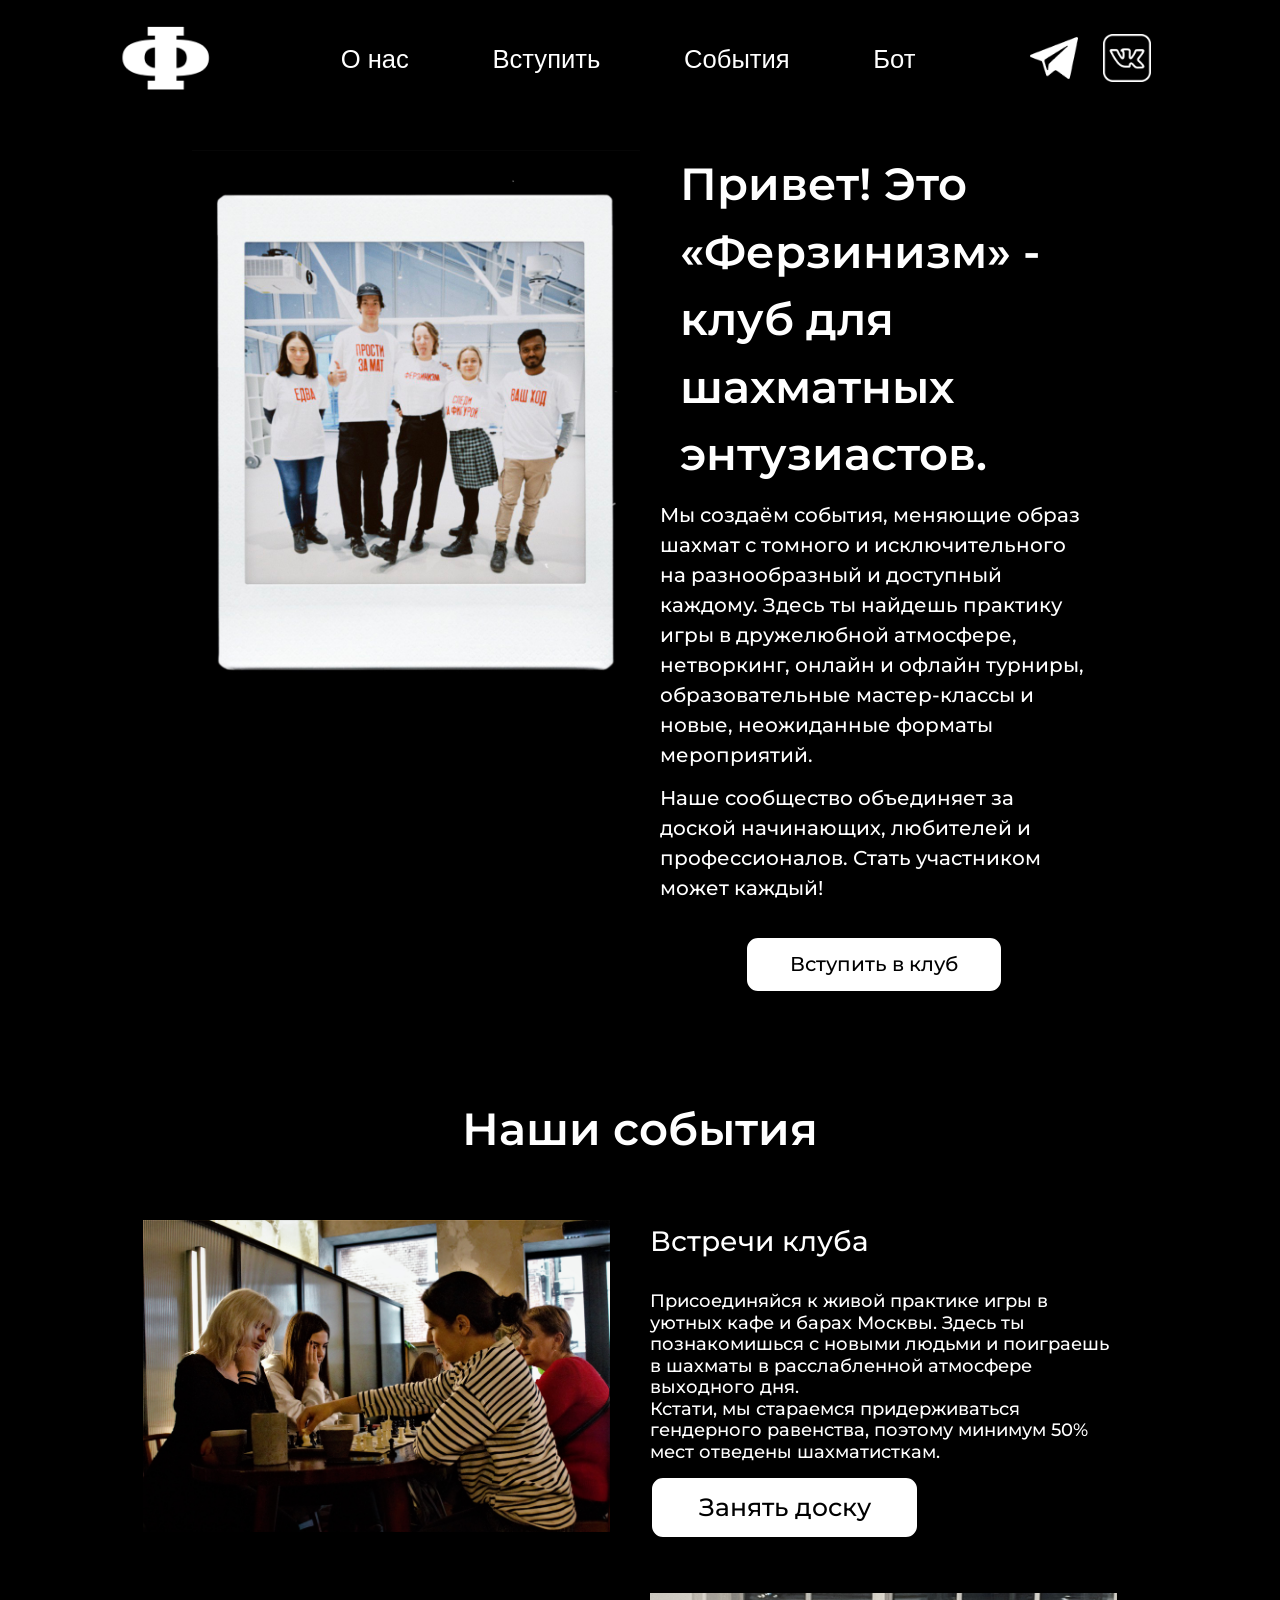
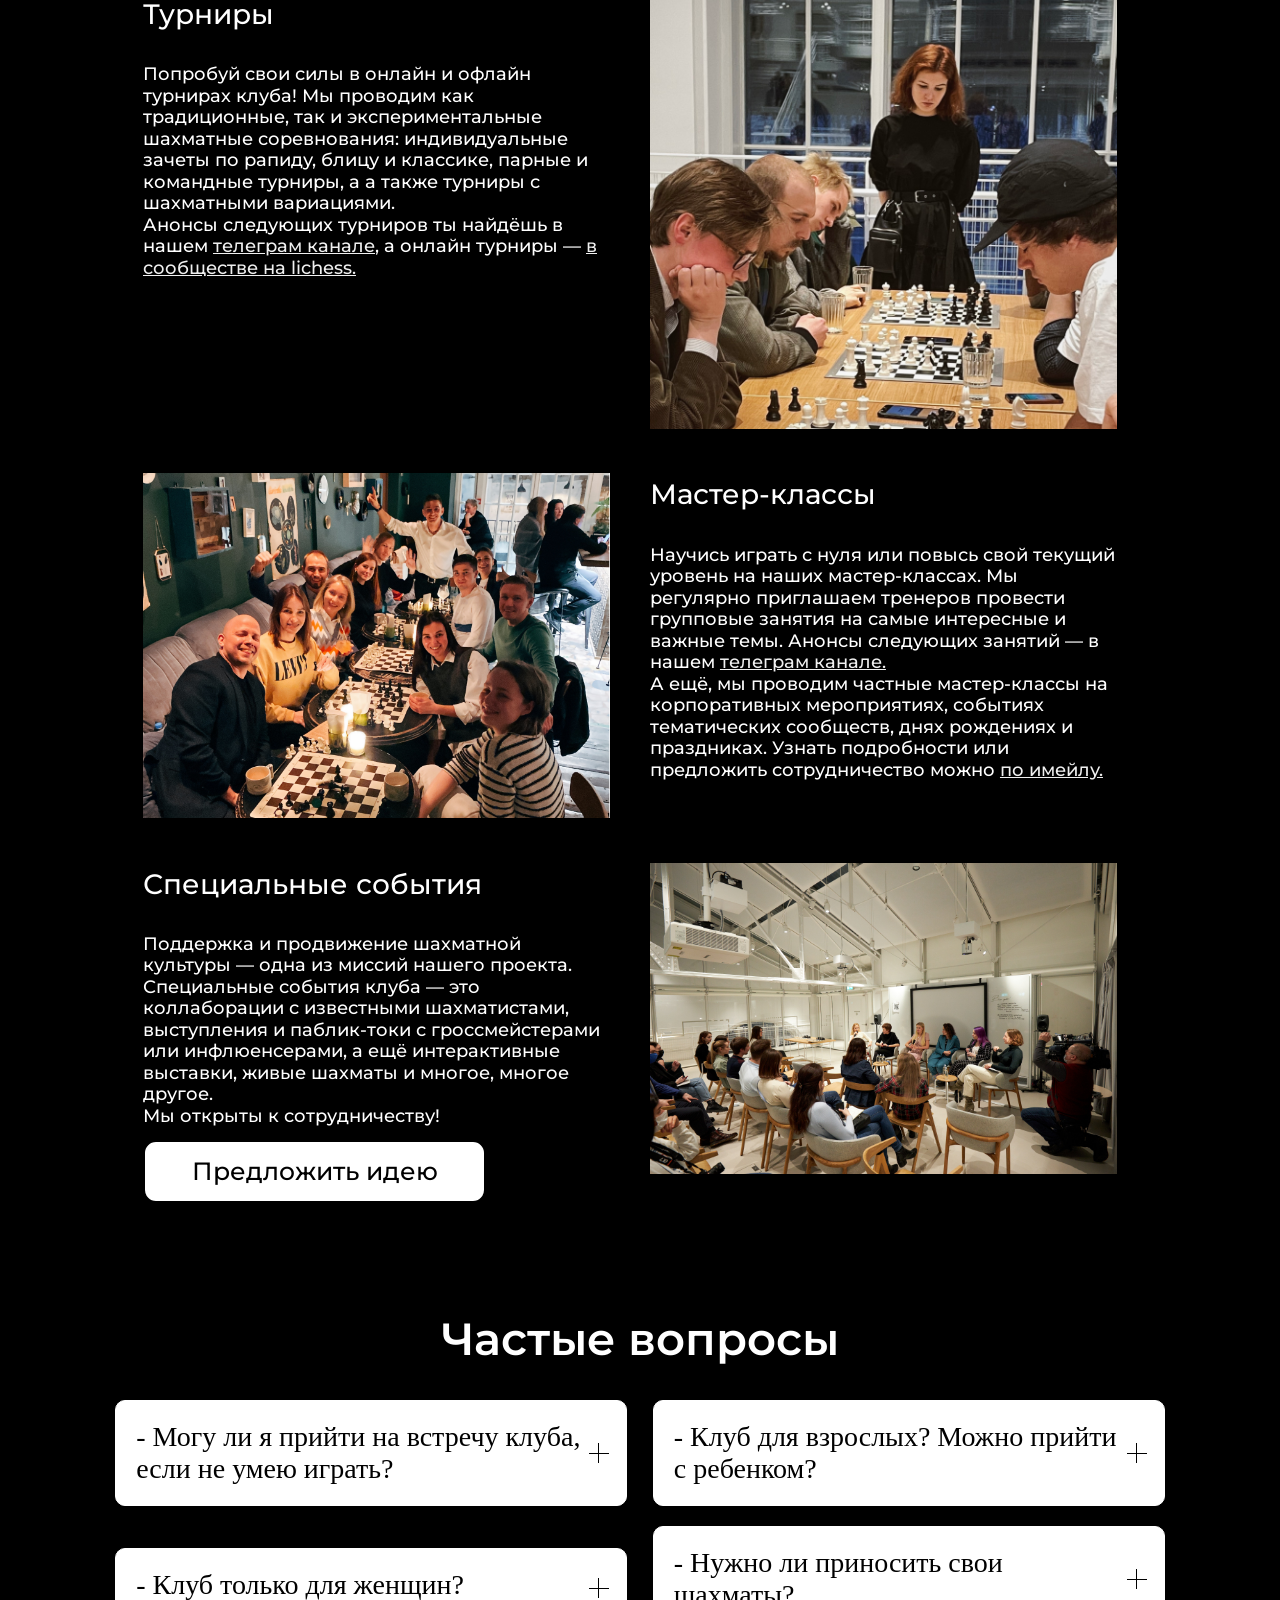
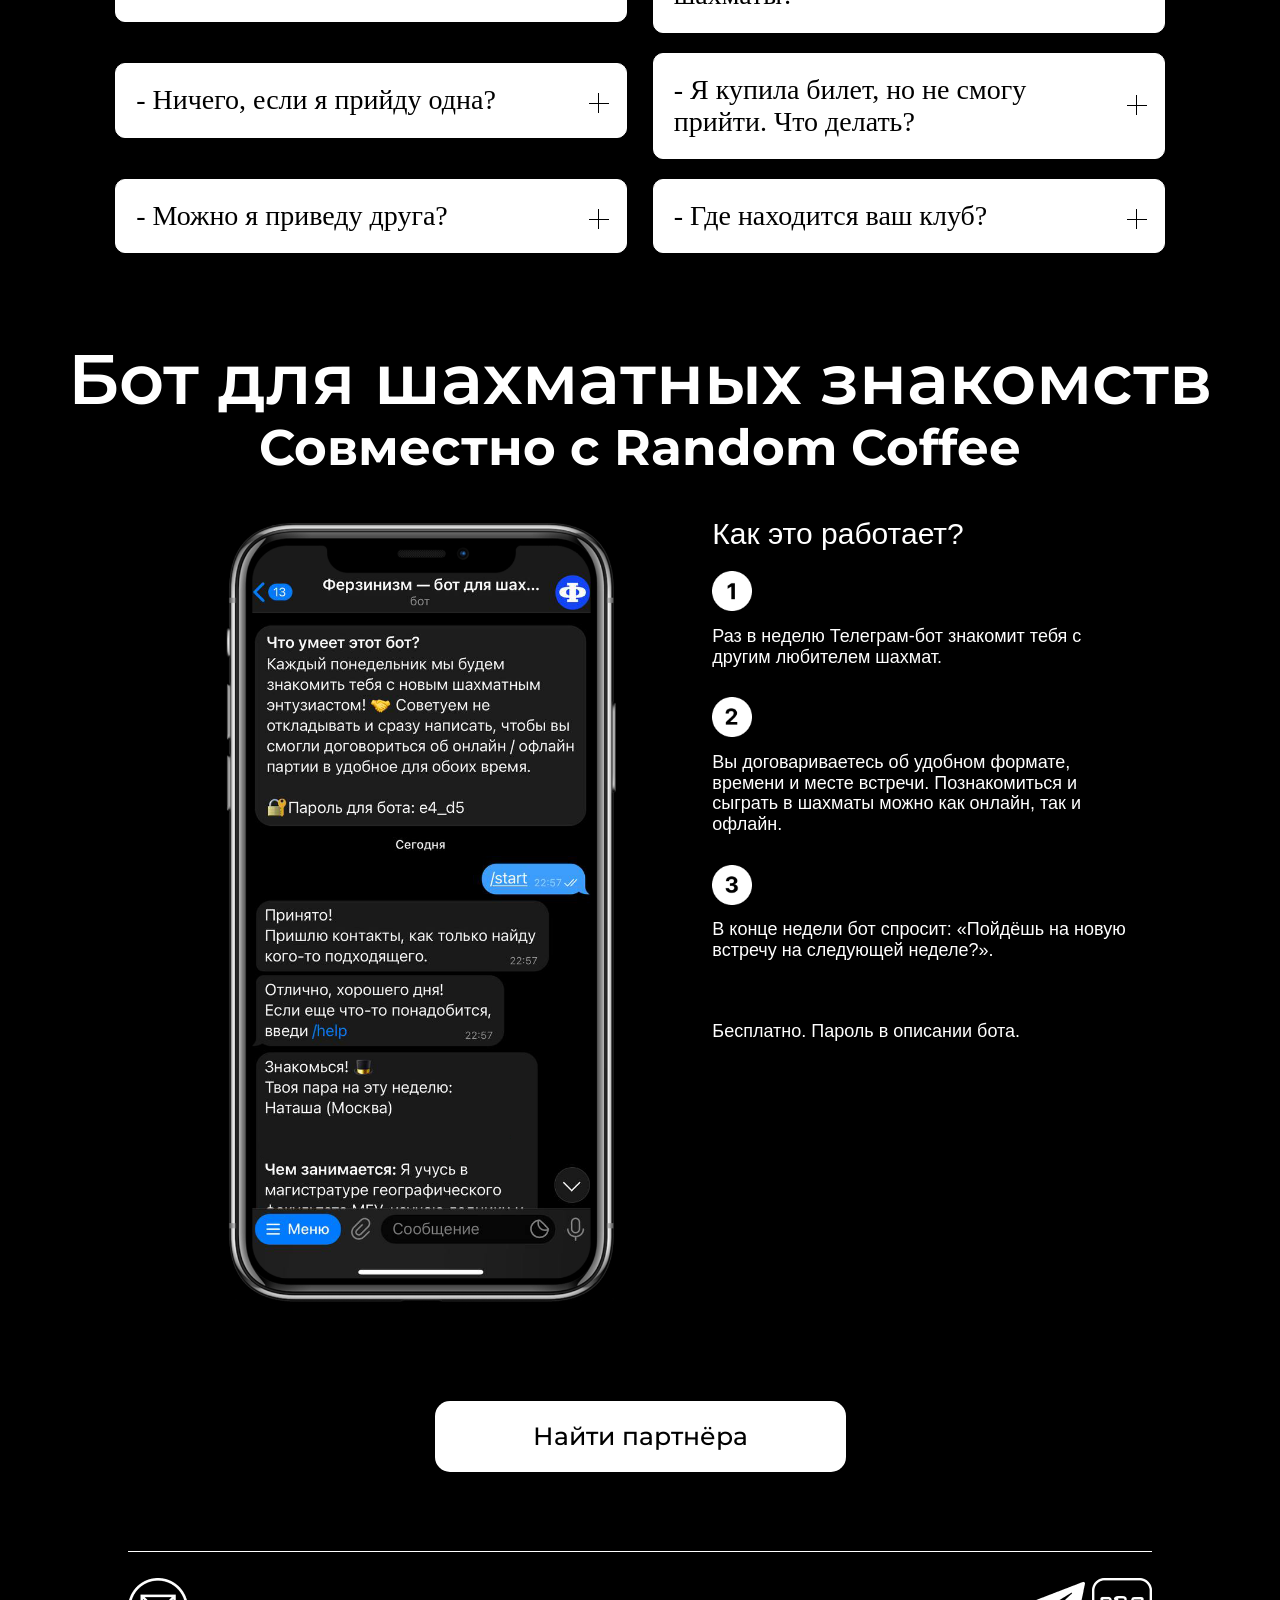
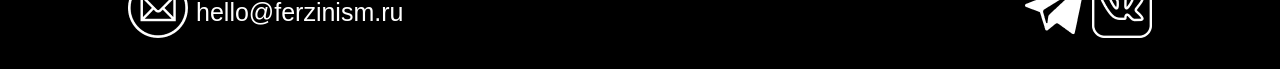
==== commit 2f1fd2f8: "forma" ====
--- a/index.html
+++ b/index.html
@@ -76,11 +76,6 @@
                             может каждый!</p>
                     </div>
                     <div class="modal-window">
-                        <input type="checkbox" class="modal-trigger" id="modal-window">
-                        <label class="modal-overlay" for="modal-window"></label>
-                        <label class="btn-modal" for="modal-window">
-                            Вступить в клуб
-                        </label>
                         <div class="modal-container">
                             <div class="modal-content">
                                 <div class="modal-content-body">
@@ -97,10 +92,15 @@
                                         </label>
                                         <button class="btn__form" type="submit" value="Submit">Отправить</button>
                                     </form>
-                                </div>
-                            </div>
-                        </div>
-                    </div>
+                                    <input type="checkbox" class="modal-trigger" id="modal-window">
+                                    <label class="modal-overlay" for="modal-window"></label>
+                                    <label class="btn-modal" for="modal-window">
+                                    </label>
+                                </div>
+                            </div>
+                        </div>
+                    </div>
+                    <button class="header-title__button">Вступить в клуб</button>
                 </div>
             </div>
         </div>
--- a/style/index.css
+++ b/style/index.css
@@ -274,14 +274,21 @@
 }
 
 .header-title__button {
-  width: 60%;
-  border-radius: 10px;
-  padding-top: 5px;
-  padding-bottom: 5px;
+  margin: 3% 0%;
+  text-align: center;
+  background-color: white;
+  border: 2px solid black;
+  border-radius: 13px;
+  padding: 15px 10%;
+  display: inline-block;
   font-family: 'Montserrat';
   font-style: normal;
   font-weight: 500;
   font-size: 20px;
+}
+
+.header-title__button:hover {
+  background-color: #979797;
 }
 
 .header-title__blok {
@@ -414,47 +421,13 @@
   .header-title__text {
     padding-left: 0px;
   }
+  .header-title__button {
+    width: 250px;
+  }
 }
 
 .modal-window {
-  display: inline-block;
-}
-
-.modal-window > .modal-trigger {
   display: none;
-}
-
-.modal-window > .modal-trigger ~ .modal-overlay {
-  top: 0;
-  left: 0;
-  opacity: 0;
-  width: 100%;
-  height: 100%;
-  z-index: 100;
-  position: fixed;
-  visibility: hidden;
-  -webkit-transition: opacity 0.3s;
-  transition: opacity 0.3s;
-  background-color: rgba(255, 255, 255, 0.96);
-}
-
-.modal-window > .modal-trigger ~ .modal-container {
-  top: 50%;
-  left: 50%;
-  opacity: 0;
-  z-index: 110;
-  position: fixed;
-  visibility: hidden;
-  -webkit-transition: opacity 0.3s;
-  transition: opacity 0.3s;
-  -webkit-transform: translate(-50%, -50%);
-          transform: translate(-50%, -50%);
-}
-
-.modal-window > .modal-trigger:checked ~ .modal-overlay,
-.modal-window > .modal-trigger:checked ~ .modal-container {
-  opacity: 1;
-  visibility: visible;
 }
 
 .btn-modal {
